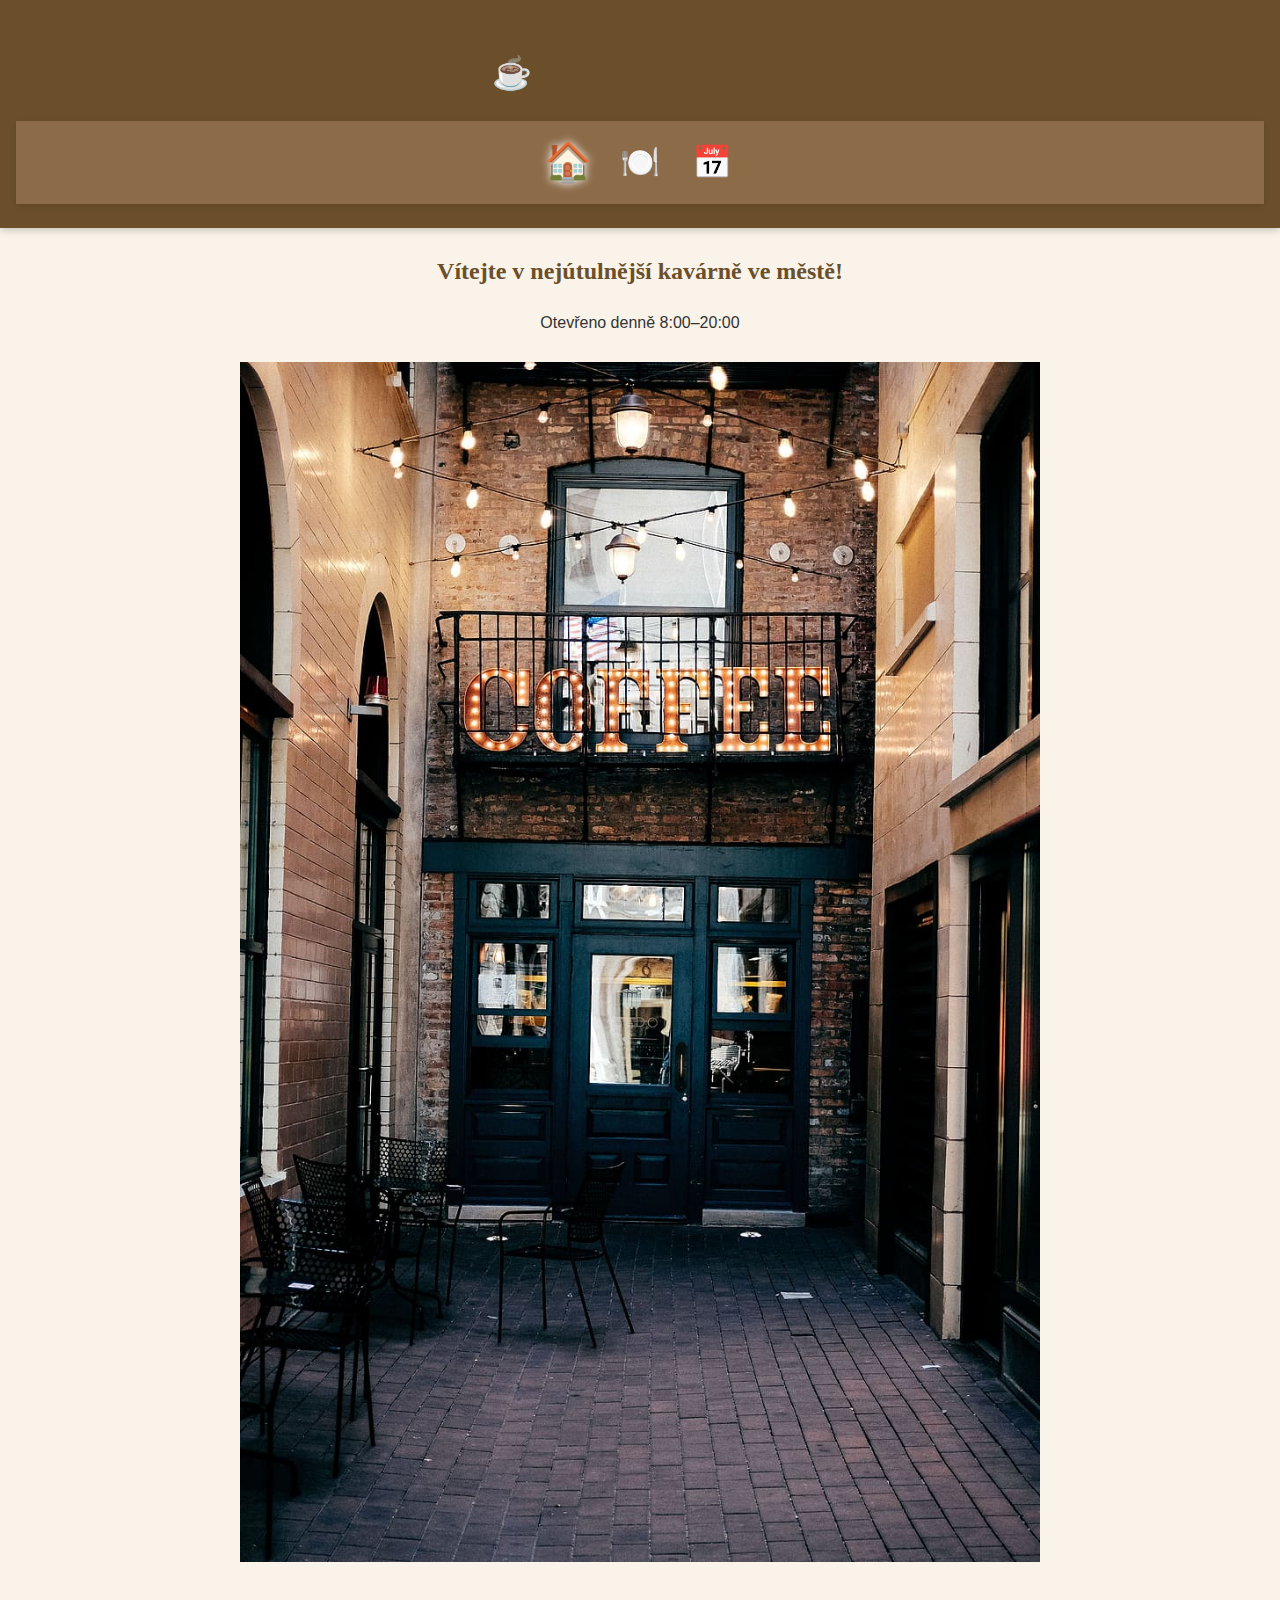
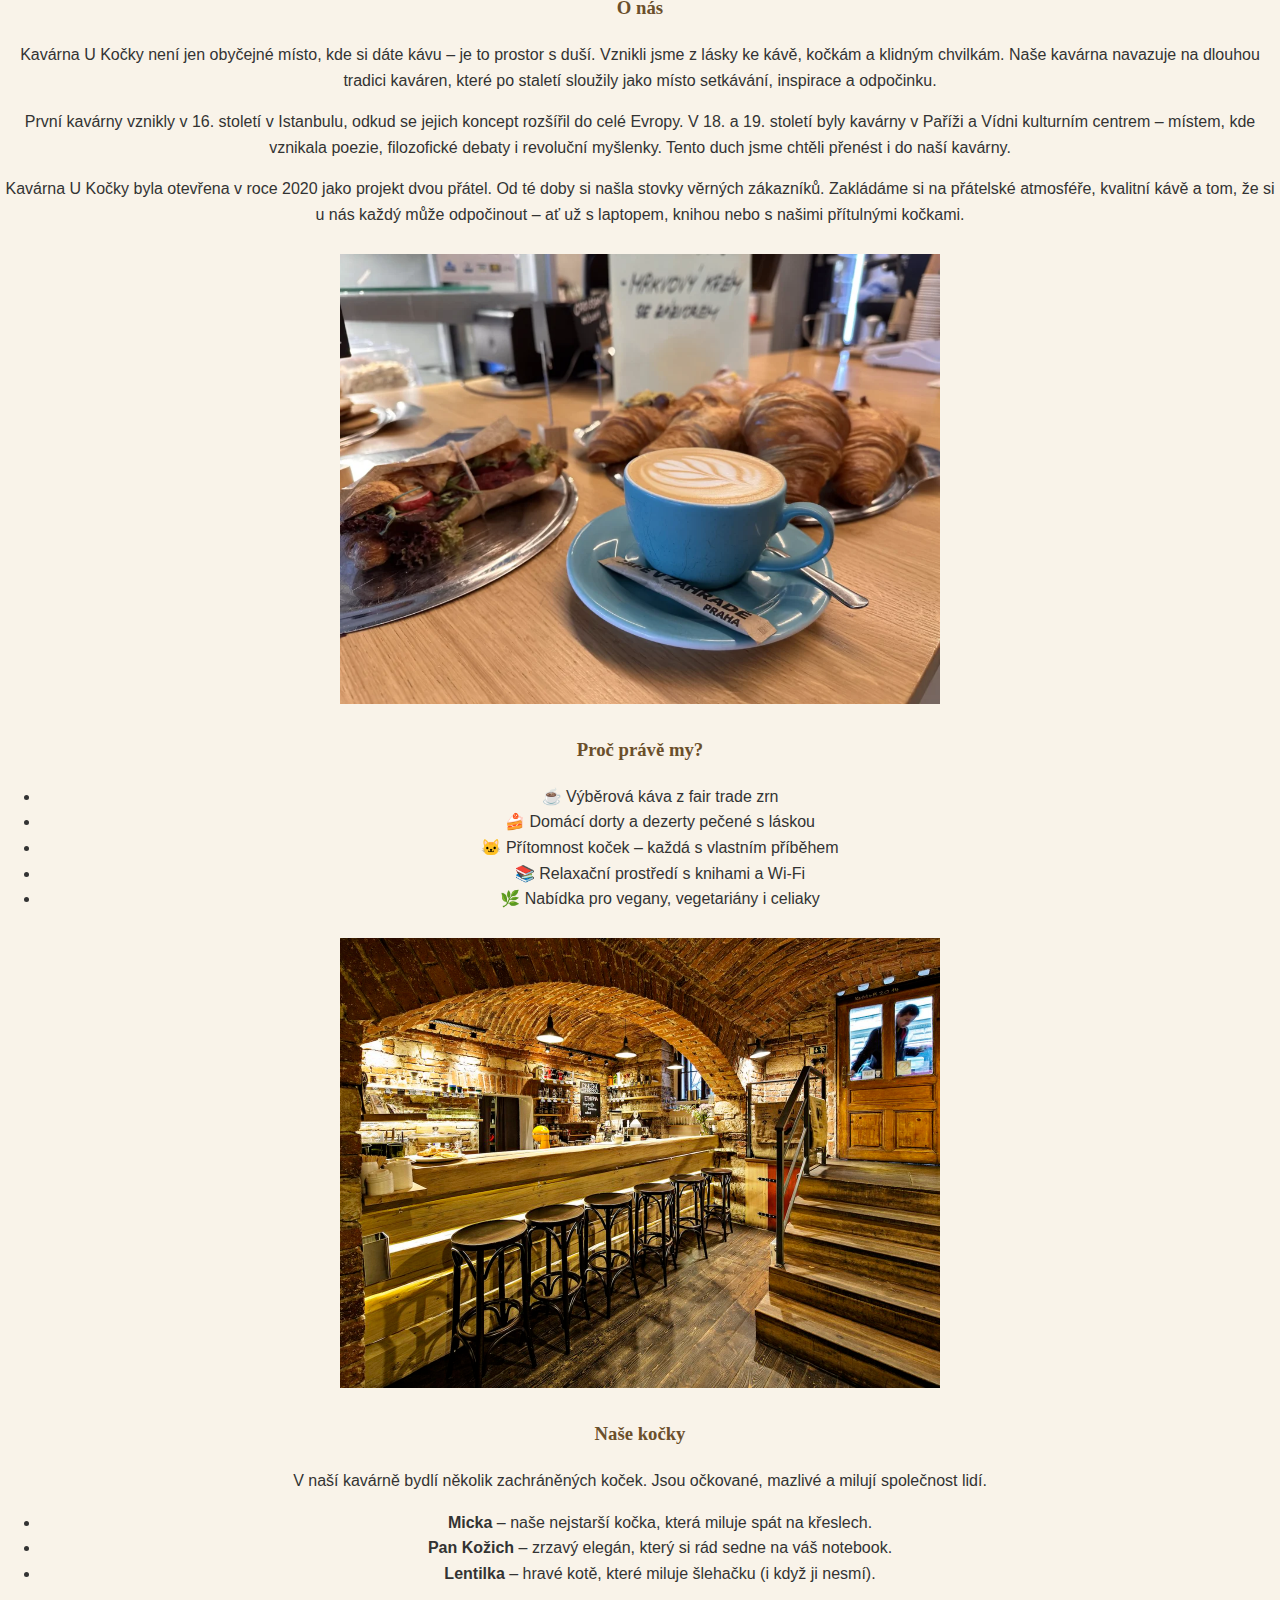
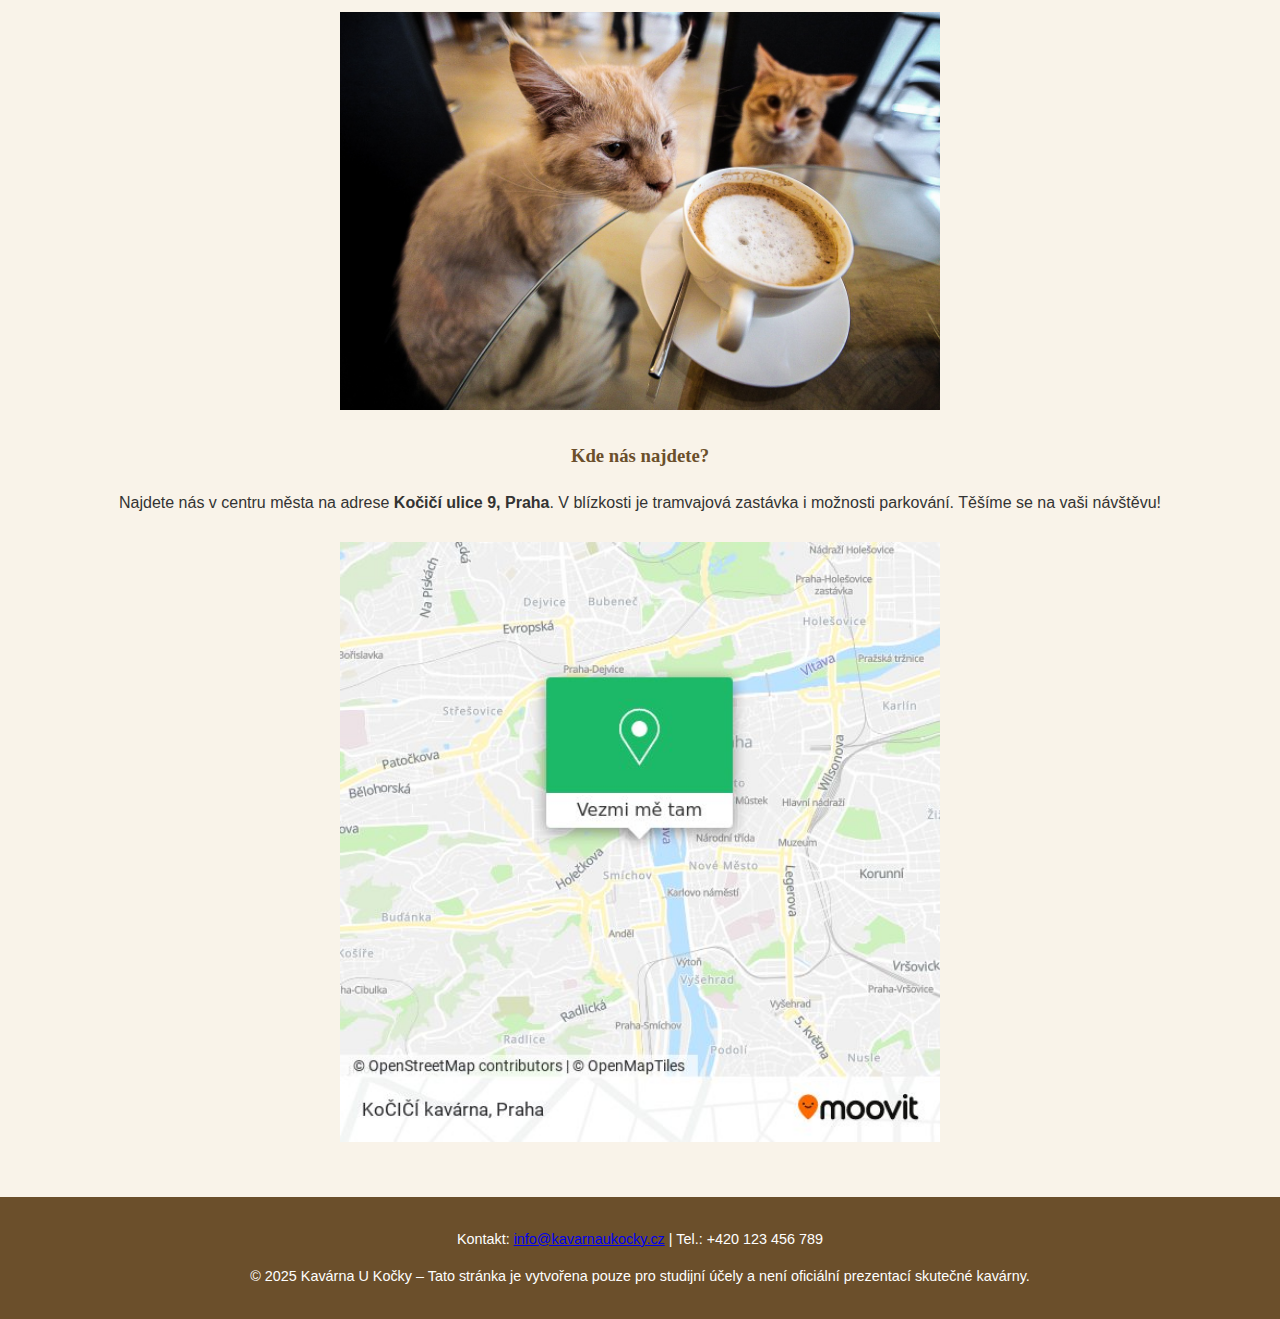
==== index.html @ b4979a7e "html" ====
<!DOCTYPE html>
<html lang="cs">
<head>
    <meta charset="UTF-8">
    <meta name="viewport" content="width=device-width, initial-scale=1.0">
    <title>Kavárna U Kočky</title>
    <link rel="stylesheet" href="style.css">
</head>
<body>
    <header>
        <h1>☕ Kavárna U Kočky</h1>
        <nav class="icon-nav">
            <a href="index.html" class="active">🏠</a>
            <a href="menu.html">🍽️</a>
            <a href="reservation.html">📅</a>
        </nav>
    </header>

    <main>
        <section class="hero">
            <h2>Vítejte v nejútulnější kavárně ve městě!</h2>
            <p>Otevřeno denně 8:00–20:00</p>
            <img src="img/vnejsi.jpg" alt="Vnější pohled na kavárnu" style="width: 100%; max-width: 800px; height: auto; margin-top: 10px;">
        </section>

        <section class="about">
            <h3>O nás</h3>
            <p>
                Kavárna U Kočky není jen obyčejné místo, kde si dáte kávu – je to prostor s duší. Vznikli jsme z lásky ke kávě, kočkám a klidným chvilkám. Naše kavárna navazuje na dlouhou tradici kaváren, které po staletí sloužily jako místo setkávání, inspirace a odpočinku.
            </p>
            <p>
                První kavárny vznikly v 16. století v Istanbulu, odkud se jejich koncept rozšířil do celé Evropy. V 18. a 19. století byly kavárny v Paříži a Vídni kulturním centrem – místem, kde vznikala poezie, filozofické debaty i revoluční myšlenky. Tento duch jsme chtěli přenést i do naší kavárny.
            </p>
            <p>
                Kavárna U Kočky byla otevřena v roce 2020 jako projekt dvou přátel. Od té doby si našla stovky věrných zákazníků. Zakládáme si na přátelské atmosféře, kvalitní kávě a tom, že si u nás každý může odpočinout – ať už s laptopem, knihou nebo s našimi přítulnými kočkami.
            </p>
            <img src="img/uvnitr.webp" alt="Kočka v kavárně" style="width: 100%; max-width: 600px; height: auto; margin-top: 10px;">
        </section>

        <section class="why-us">
            <h3>Proč právě my?</h3>
            <ul>
                <li>☕ Výběrová káva z fair trade zrn</li>
                <li>🍰 Domácí dorty a dezerty pečené s láskou</li>
                <li>🐱 Přítomnost koček – každá s vlastním příběhem</li>
                <li>📚 Relaxační prostředí s knihami a Wi-Fi</li>
                <li>🌿 Nabídka pro vegany, vegetariány i celiaky</li>
            </ul>
            <img src="img/atmosfera.jpeg" alt="Útulná atmosféra kavárny" style="width: 100%; max-width: 600px; height: auto; margin-top: 10px;">
        </section>

        <section class="cats">
            <h3>Naše kočky</h3>
            <p>V naší kavárně bydlí několik zachráněných koček. Jsou očkované, mazlivé a milují společnost lidí.</p>
            <ul>
                <li><strong>Micka</strong> – naše nejstarší kočka, která miluje spát na křeslech.</li>
                <li><strong>Pan Kožich</strong> – zrzavý elegán, který si rád sedne na váš notebook.</li>
                <li><strong>Lentilka</strong> – hravé kotě, které miluje šlehačku (i když ji nesmí).</li>
            </ul>
            <img src="img/kocka.jpg" alt="Kočky v kavárně" style="width: 100%; max-width: 600px; height: auto; margin-top: 10px;">
        </section>

        <section class="location">
            <h3>Kde nás najdete?</h3>
            <p>
                Najdete nás v centru města na adrese <strong>Kočičí ulice 9, Praha</strong>. V blízkosti je tramvajová zastávka i možnosti parkování. Těšíme se na vaši návštěvu!
            </p>
            <img src="img/mapa.jpg" alt="Mapa kavárny" style="width: 100%; max-width: 600px; height: auto; margin-top: 10px;">
        </section>
    </main>

    <footer>
        <p>Kontakt: <a href="mailto:info@kavarnaukocky.cz">info@kavarnaukocky.cz</a> | Tel.: +420 123 456 789</p>
        <p>© 2025 Kavárna U Kočky – Tato stránka je vytvořena pouze pro studijní účely a není oficiální prezentací skutečné kavárny.</p>
    </footer>
    
</body>
</html>
---- style.css ----
/* Základní reset */
body {
    font-family: Arial, sans-serif;
    margin: 0;
    padding: 0;
    background-color: #f9f3e9;
    color: #333;
    line-height: 1.6;
    text-align: center;
}

/* Hlavička */
header {
    background-color: #6b4f2b;
    color: white;
    padding: 1.5rem 1rem;
    text-align: center;
    box-shadow: 0 2px 8px rgba(0, 0, 0, 0.2);
}

/* Navigace pomocí ikon */
.icon-nav {
    display: flex;
    justify-content: center;
    gap: 2rem;
    padding: 1rem;
    background-color: #8c6b48;
    box-shadow: 0 2px 6px rgba(0, 0, 0, 0.1);
}

.icon-nav a {
    color: white;
    font-size: 2rem;
    text-decoration: none;
    transition: transform 0.2s ease, text-shadow 0.2s ease;
}

.icon-nav a:hover {
    transform: scale(1.1);
    text-shadow: 0 0 6px rgba(255, 255, 255, 0.5);
}

.icon-nav a.active {
    transform: scale(1.2);
    text-shadow: 0 0 8px white;
}

/* Formulář */
form {
    max-width: 500px;
    margin: 2rem auto;
    padding: 2rem;
    background-color: #fff;
    border: 1px solid #ddd;
    border-radius: 10px;
    box-shadow: 0 4px 12px rgba(0, 0, 0, 0.05);
    text-align: left;
}

form label {
    font-weight: bold;
    margin-bottom: 0.5rem;
}

form input,
form textarea,
form button {
    display: block;
    width: 100%;
    padding: 0.7rem;
    border: 1px solid #ccc;
    border-radius: 6px;
    font-size: 1rem;
    box-sizing: border-box;
    margin-bottom: 1rem;
}

form input:focus,
form textarea:focus {
    border-color: #8c6b48;
    outline: none;
    box-shadow: 0 0 5px rgba(140, 107, 72, 0.3);
}

form button {
    background-color: #6b4f2b;
    color: white;
    font-weight: bold;
    cursor: pointer;
    border: none;
    transition: background-color 0.3s ease;
}

form button:hover {
    background-color: #8c6b48;
}

/* Sekce – např. info, kontakty */
.reservation-intro,
.contact-info {
    max-width: 600px;
    margin: 2rem auto;
    padding: 1rem 2rem;
    background-color: #fffdf8;
    border-left: 5px solid #8c6b48;
    border-radius: 6px;
    text-align: center;
    box-shadow: 0 2px 6px rgba(0, 0, 0, 0.05);
}

.contact-info p {
    margin: 0.5rem 0;
}

/* Obrázky v menu */
.menu-image {
    width: 100%;
    max-width: 500px;
    height: 300px;
    object-fit: cover;
    margin: 1.5rem auto;
    border-radius: 10px;
    box-shadow: 0 4px 12px rgba(0, 0, 0, 0.1);
}

/* Seznamy v menu */
.menu-category ul {
    list-style: none;
    padding: 0;
    margin: 1rem auto;
    max-width: 600px;
    text-align: left;
}

.menu-category li {
    background-color: #fff;
    margin: 0.5rem 0;
    padding: 1rem;
    border-radius: 6px;
    box-shadow: 0 2px 8px rgba(0, 0, 0, 0.05);
}

/* Nadpisy */
h1, h2, h3 {
    font-family: 'Georgia', serif;
    margin-top: 1.5rem;
    color: #6b4f2b;
}

/* Footer */
footer {
    text-align: center;
    padding: 1rem;
    background-color: #6b4f2b;
    color: white;
    margin-top: 3rem;
    font-size: 0.9rem;
}
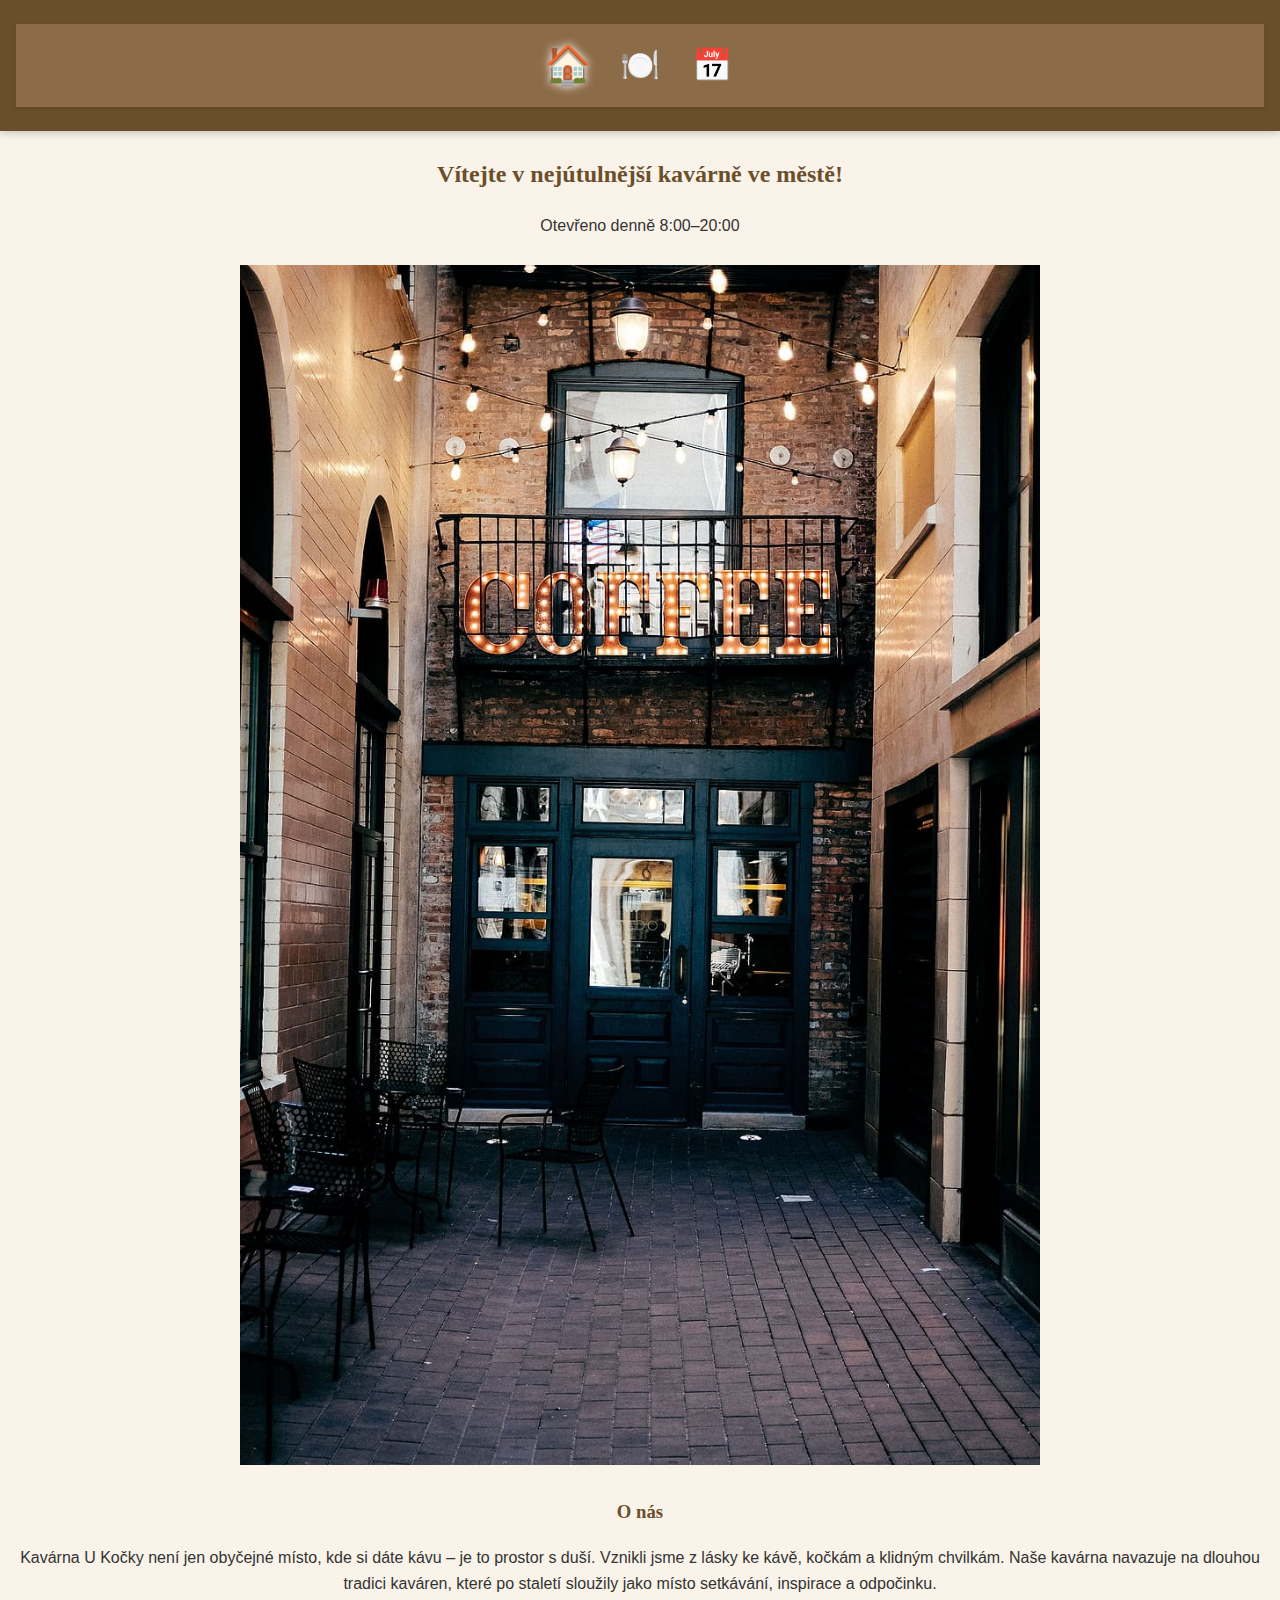
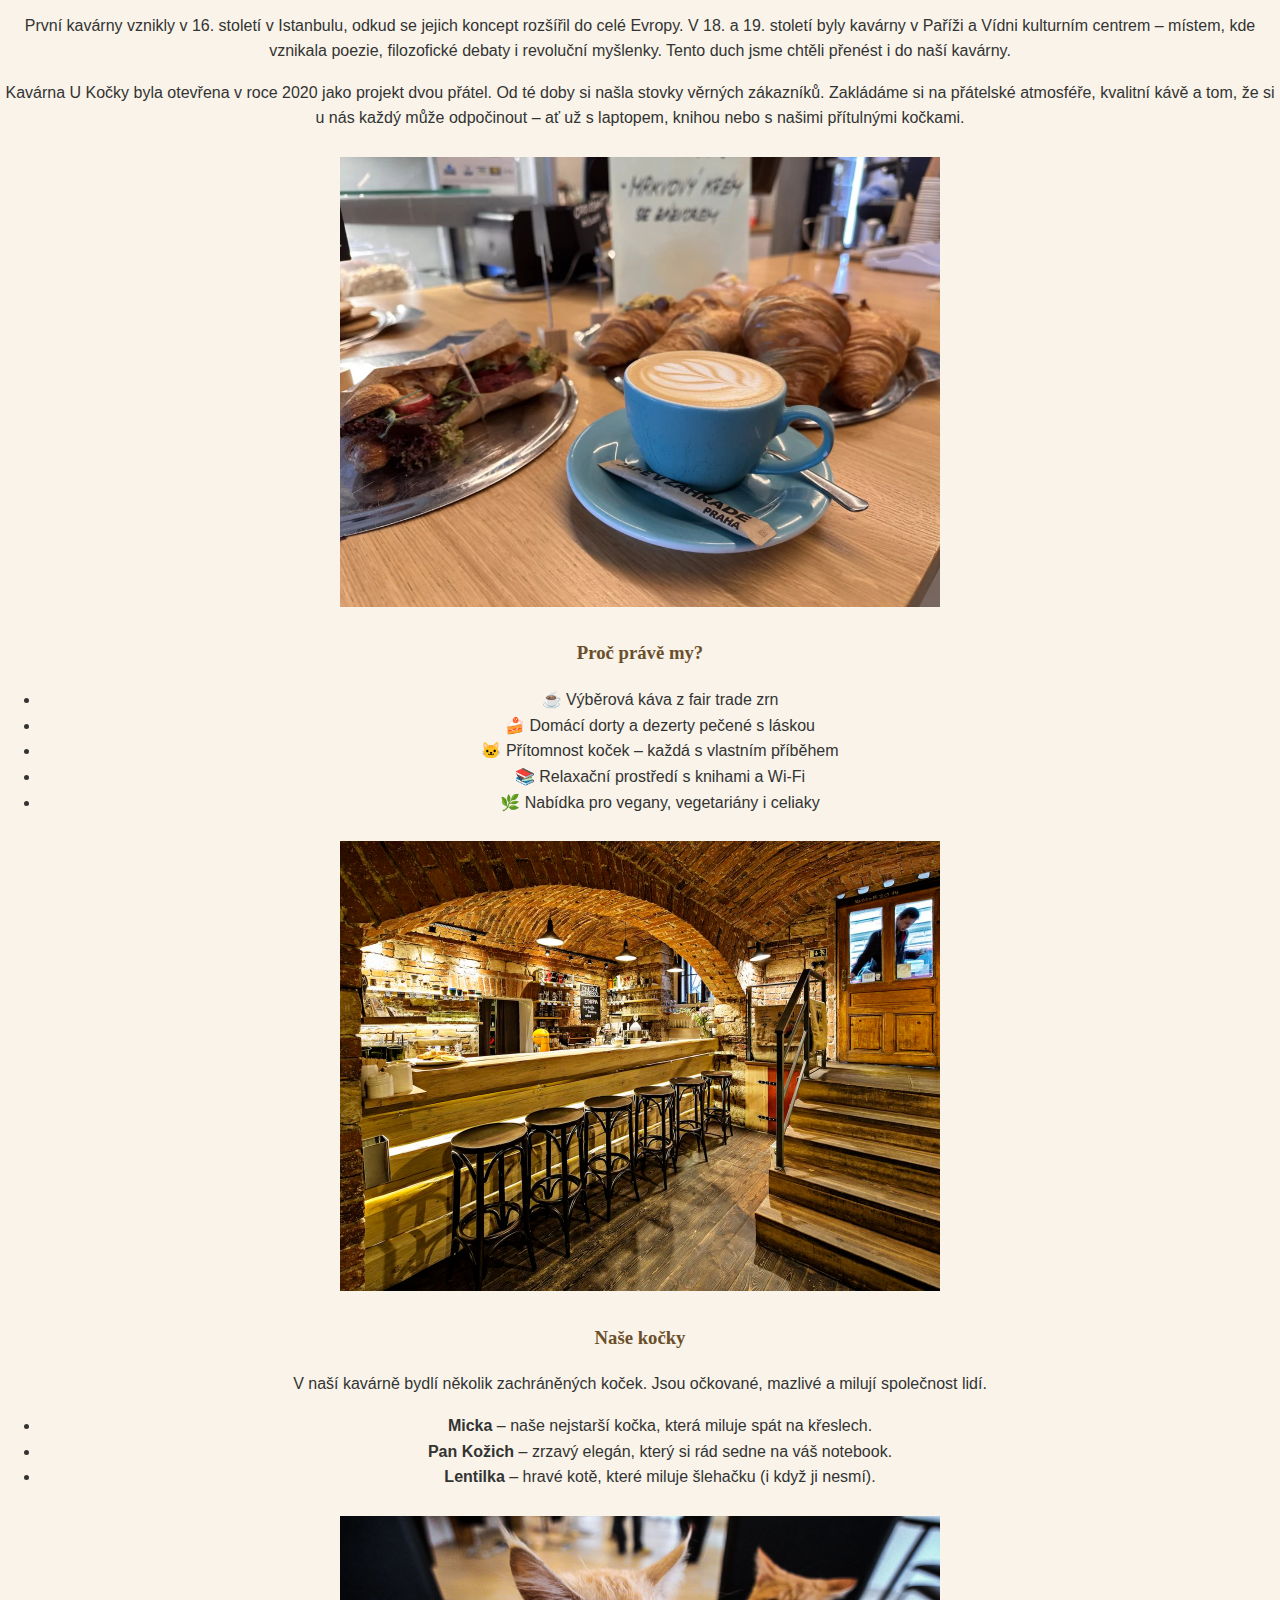
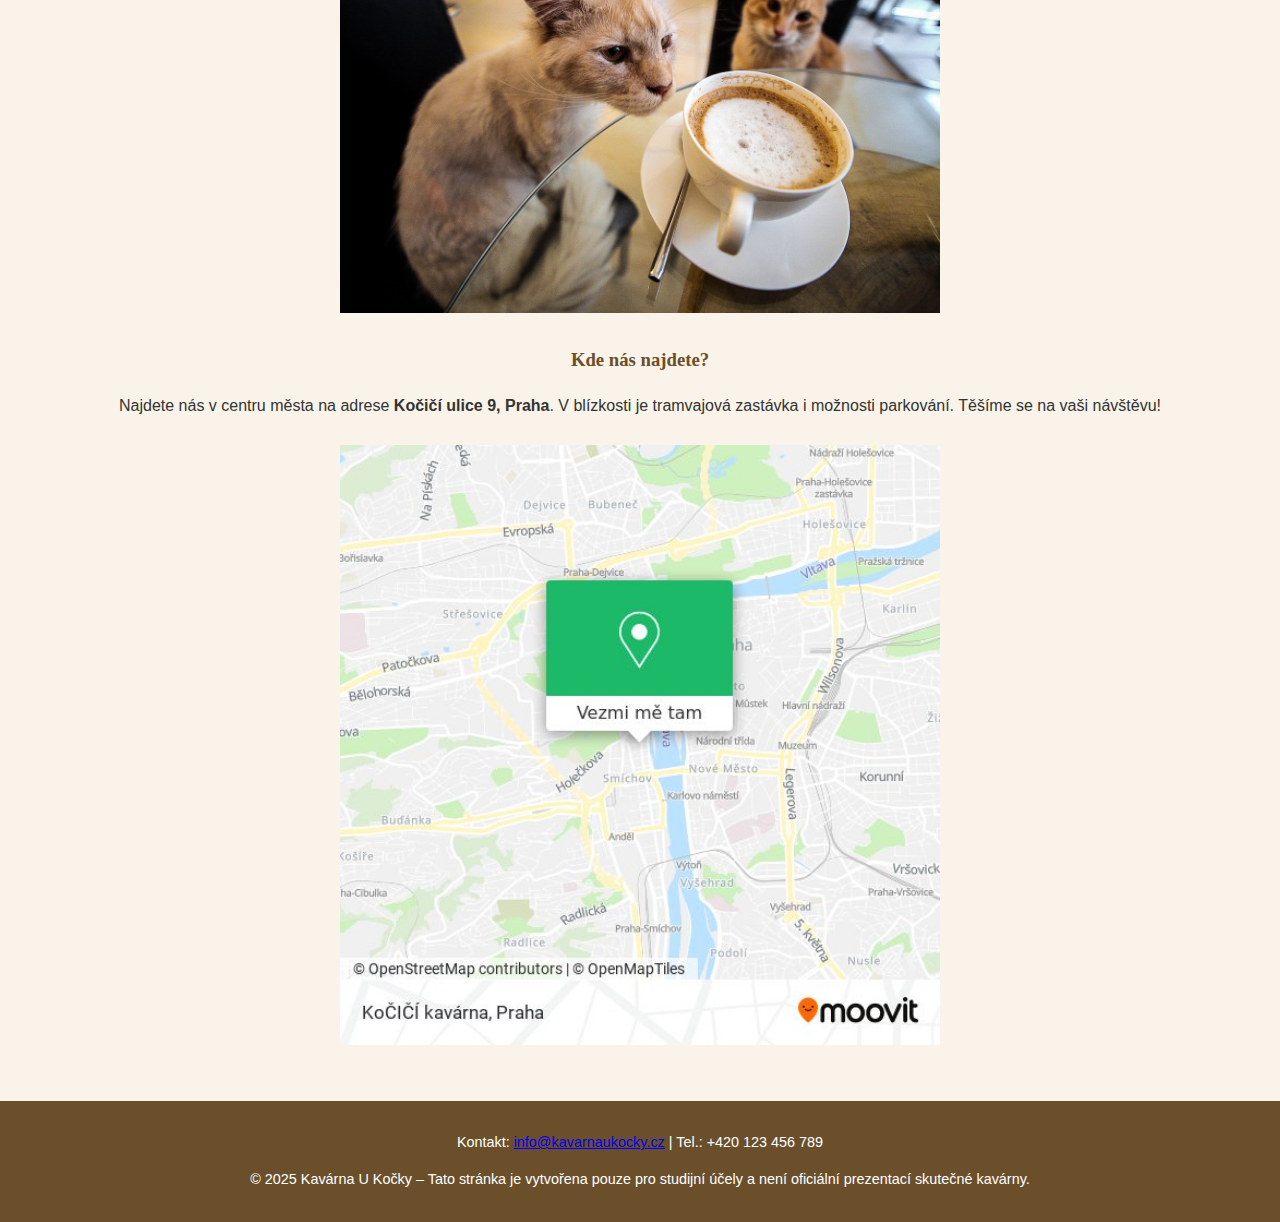
==== commit 6efd520a: "gone" ====
--- a/index.html
+++ b/index.html
@@ -8,7 +8,7 @@
 </head>
 <body>
     <header>
-        <h1>☕ Kavárna U Kočky</h1>
+    
         <nav class="icon-nav">
             <a href="index.html" class="active">🏠</a>
             <a href="menu.html">🍽️</a>
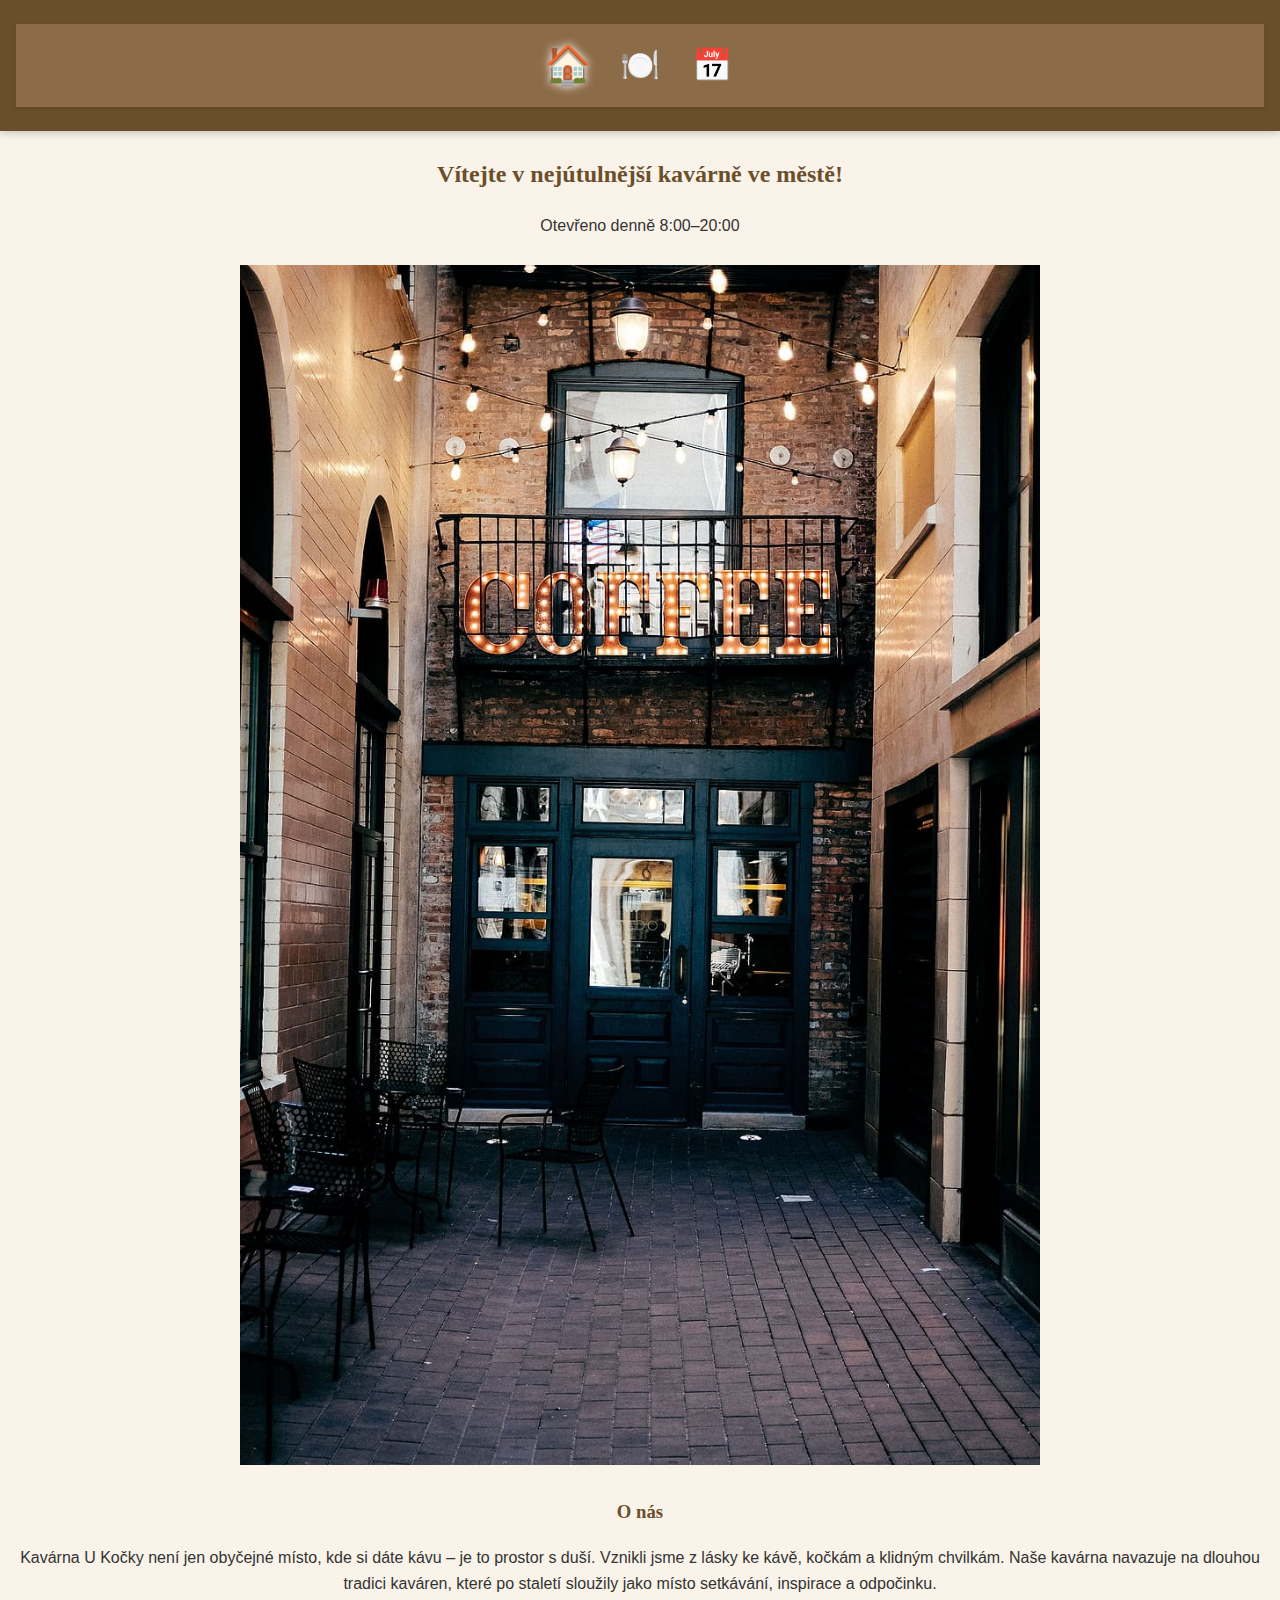
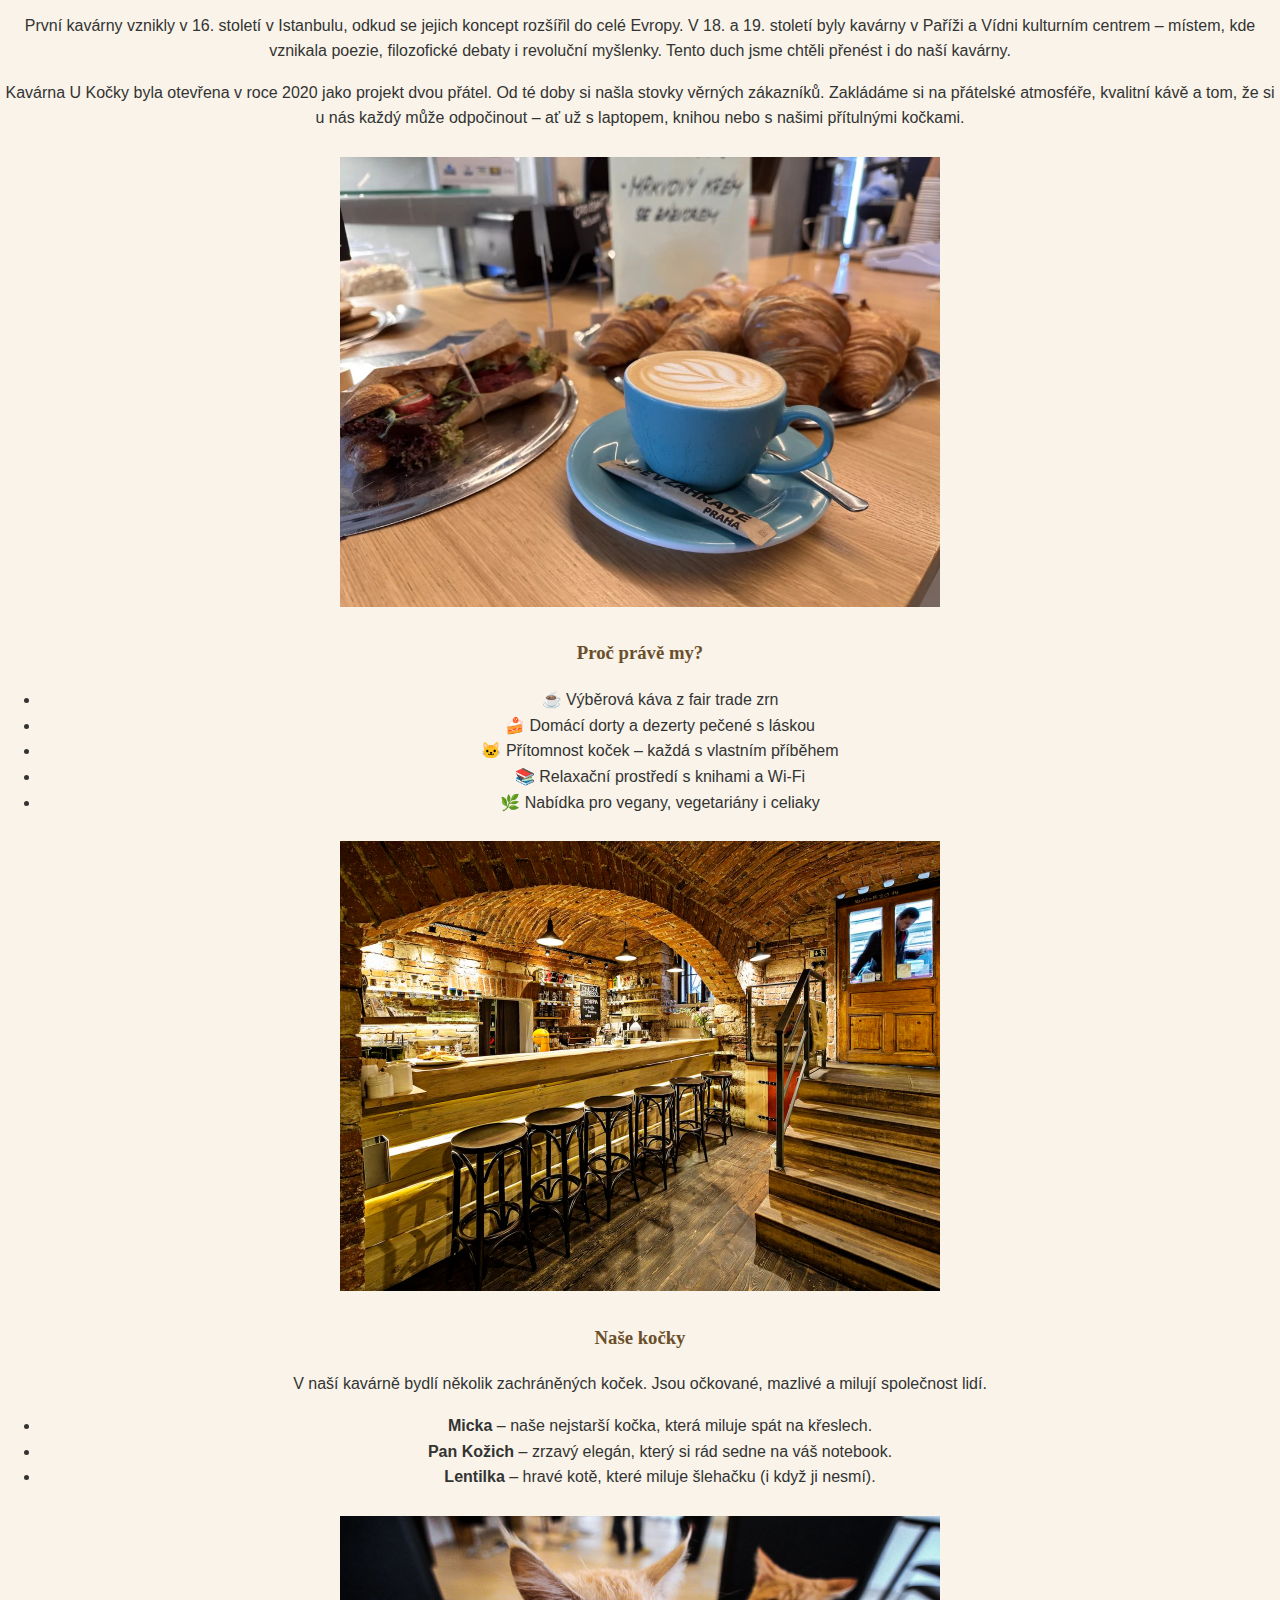
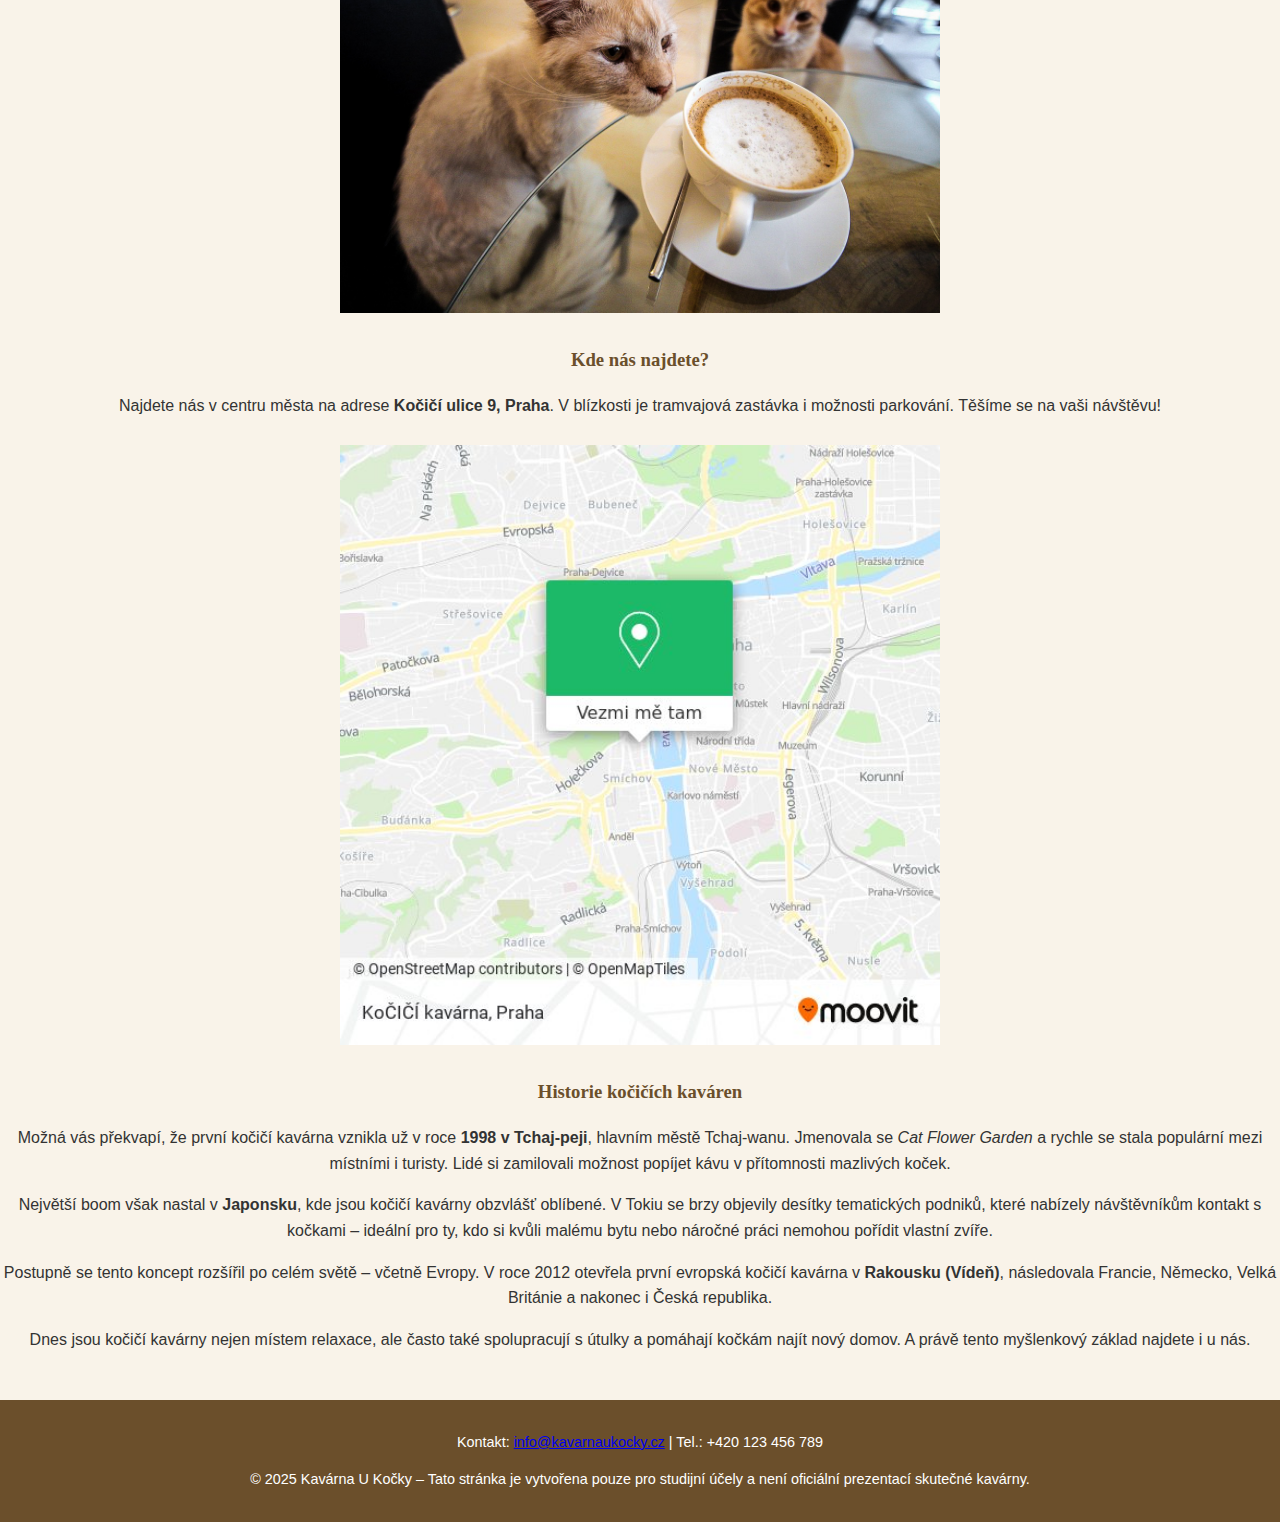
==== commit a485c7da: "index" ====
--- a/index.html
+++ b/index.html
@@ -8,7 +8,6 @@
 </head>
 <body>
     <header>
-    
         <nav class="icon-nav">
             <a href="index.html" class="active">🏠</a>
             <a href="menu.html">🍽️</a>
@@ -67,12 +66,27 @@
             </p>
             <img src="img/mapa.jpg" alt="Mapa kavárny" style="width: 100%; max-width: 600px; height: auto; margin-top: 10px;">
         </section>
+
+        <section class="cat-cafe-history">
+            <h3>Historie kočičích kaváren</h3>
+            <p>
+                Možná vás překvapí, že první kočičí kavárna vznikla už v roce <strong>1998 v Tchaj-peji</strong>, hlavním městě Tchaj-wanu. Jmenovala se <em>Cat Flower Garden</em> a rychle se stala populární mezi místními i turisty. Lidé si zamilovali možnost popíjet kávu v přítomnosti mazlivých koček.
+            </p>
+            <p>
+                Největší boom však nastal v <strong>Japonsku</strong>, kde jsou kočičí kavárny obzvlášť oblíbené. V Tokiu se brzy objevily desítky tematických podniků, které nabízely návštěvníkům kontakt s kočkami – ideální pro ty, kdo si kvůli malému bytu nebo náročné práci nemohou pořídit vlastní zvíře.
+            </p>
+            <p>
+                Postupně se tento koncept rozšířil po celém světě – včetně Evropy. V roce 2012 otevřela první evropská kočičí kavárna v <strong>Rakousku (Vídeň)</strong>, následovala Francie, Německo, Velká Británie a nakonec i Česká republika.
+            </p>
+            <p>
+                Dnes jsou kočičí kavárny nejen místem relaxace, ale často také spolupracují s útulky a pomáhají kočkám najít nový domov. A právě tento myšlenkový základ najdete i u nás.
+            </p>
+        </section>
     </main>
 
     <footer>
         <p>Kontakt: <a href="mailto:info@kavarnaukocky.cz">info@kavarnaukocky.cz</a> | Tel.: +420 123 456 789</p>
         <p>© 2025 Kavárna U Kočky – Tato stránka je vytvořena pouze pro studijní účely a není oficiální prezentací skutečné kavárny.</p>
     </footer>
-    
 </body>
 </html>
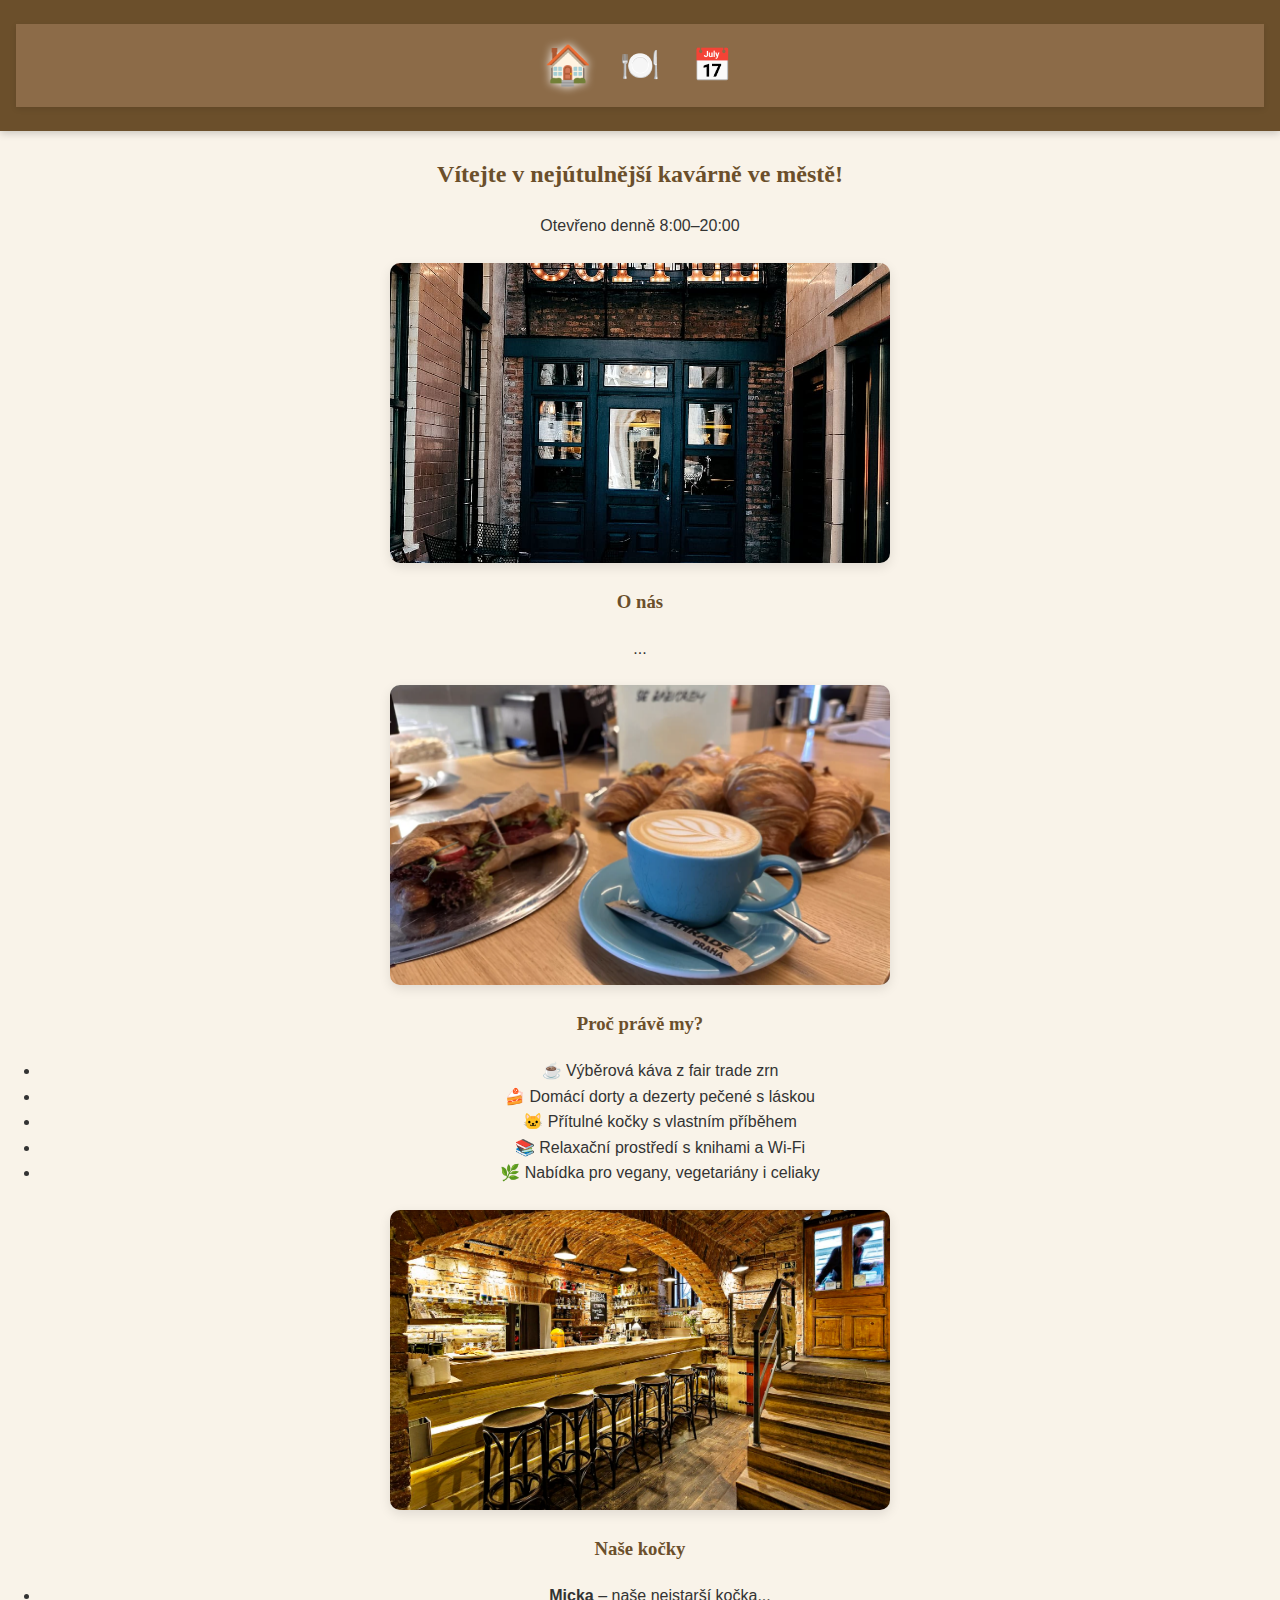
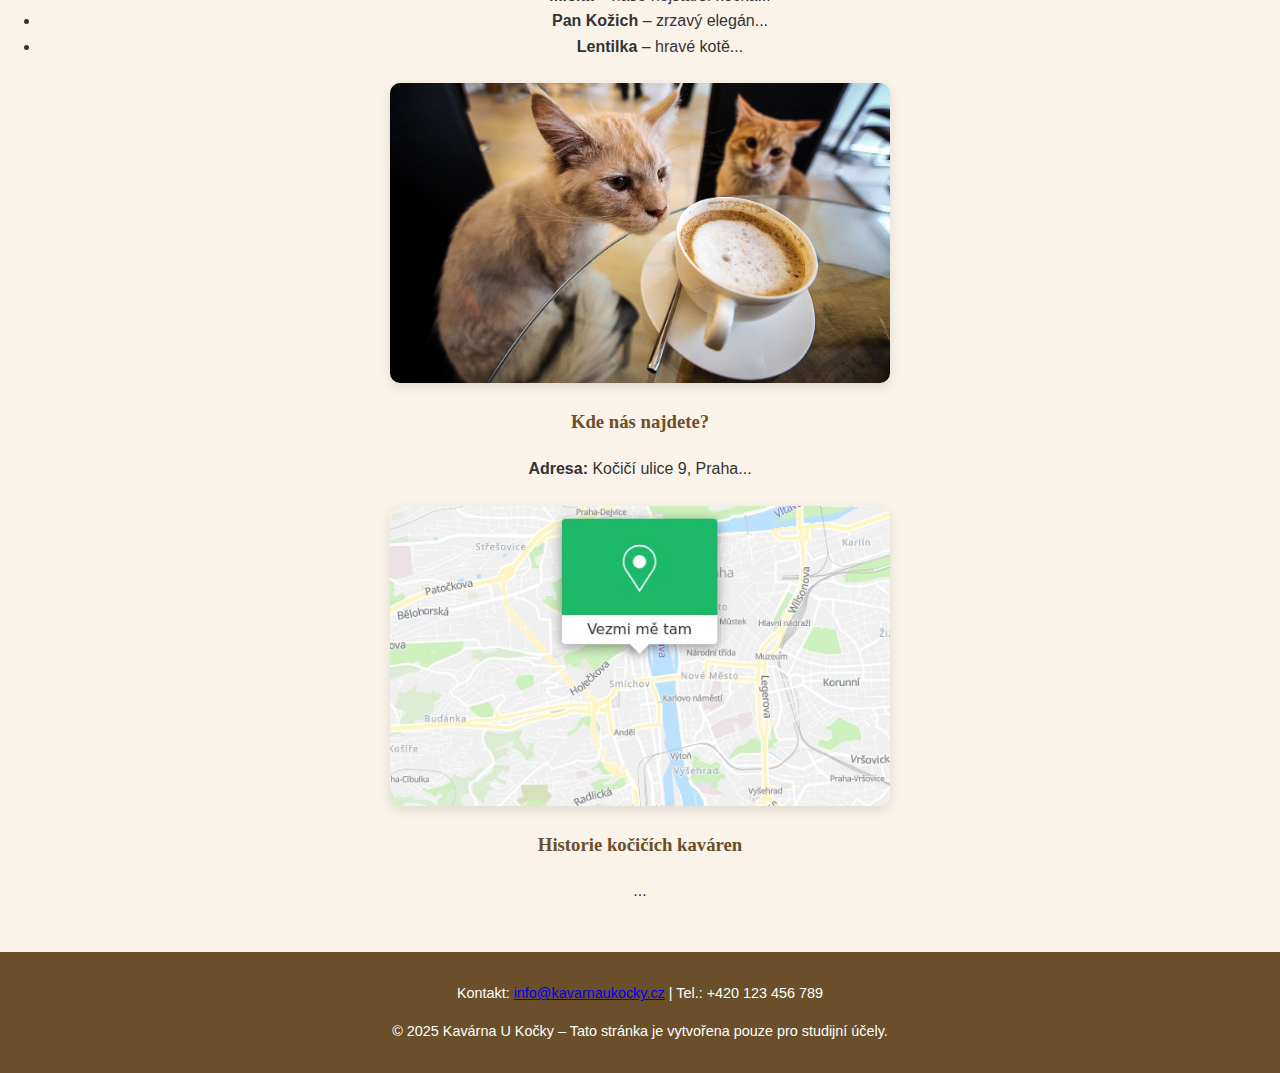
==== commit b94cf1dc: "index" ====
--- a/index.html
+++ b/index.html
@@ -1,3 +1,4 @@
+<!-- index.html -->
 <!DOCTYPE html>
 <html lang="cs">
 <head>
@@ -9,9 +10,9 @@
 <body>
     <header>
         <nav class="icon-nav">
-            <a href="index.html" class="active">🏠</a>
-            <a href="menu.html">🍽️</a>
-            <a href="reservation.html">📅</a>
+            <a href="index.html" class="active" aria-label="Domů">🏠</a>
+            <a href="menu.html" aria-label="Menu">🍽️</a>
+            <a href="reservation.html" aria-label="Rezervace">📅</a>
         </nav>
     </header>
 
@@ -19,21 +20,13 @@
         <section class="hero">
             <h2>Vítejte v nejútulnější kavárně ve městě!</h2>
             <p>Otevřeno denně 8:00–20:00</p>
-            <img src="img/vnejsi.jpg" alt="Vnější pohled na kavárnu" style="width: 100%; max-width: 800px; height: auto; margin-top: 10px;">
+            <img src="img/vnejsi.jpg" alt="Vnější pohled na kavárnu" class="menu-image">
         </section>
 
         <section class="about">
             <h3>O nás</h3>
-            <p>
-                Kavárna U Kočky není jen obyčejné místo, kde si dáte kávu – je to prostor s duší. Vznikli jsme z lásky ke kávě, kočkám a klidným chvilkám. Naše kavárna navazuje na dlouhou tradici kaváren, které po staletí sloužily jako místo setkávání, inspirace a odpočinku.
-            </p>
-            <p>
-                První kavárny vznikly v 16. století v Istanbulu, odkud se jejich koncept rozšířil do celé Evropy. V 18. a 19. století byly kavárny v Paříži a Vídni kulturním centrem – místem, kde vznikala poezie, filozofické debaty i revoluční myšlenky. Tento duch jsme chtěli přenést i do naší kavárny.
-            </p>
-            <p>
-                Kavárna U Kočky byla otevřena v roce 2020 jako projekt dvou přátel. Od té doby si našla stovky věrných zákazníků. Zakládáme si na přátelské atmosféře, kvalitní kávě a tom, že si u nás každý může odpočinout – ať už s laptopem, knihou nebo s našimi přítulnými kočkami.
-            </p>
-            <img src="img/uvnitr.webp" alt="Kočka v kavárně" style="width: 100%; max-width: 600px; height: auto; margin-top: 10px;">
+            <p>...</p>
+            <img src="img/uvnitr.webp" alt="Kočka v kavárně" class="menu-image">
         </section>
 
         <section class="why-us">
@@ -41,52 +34,38 @@
             <ul>
                 <li>☕ Výběrová káva z fair trade zrn</li>
                 <li>🍰 Domácí dorty a dezerty pečené s láskou</li>
-                <li>🐱 Přítomnost koček – každá s vlastním příběhem</li>
+                <li>🐱 Přítulné kočky s vlastním příběhem</li>
                 <li>📚 Relaxační prostředí s knihami a Wi-Fi</li>
                 <li>🌿 Nabídka pro vegany, vegetariány i celiaky</li>
             </ul>
-            <img src="img/atmosfera.jpeg" alt="Útulná atmosféra kavárny" style="width: 100%; max-width: 600px; height: auto; margin-top: 10px;">
+            <img src="img/atmosfera.jpeg" alt="Útulná atmosféra kavárny" class="menu-image">
         </section>
 
         <section class="cats">
             <h3>Naše kočky</h3>
-            <p>V naší kavárně bydlí několik zachráněných koček. Jsou očkované, mazlivé a milují společnost lidí.</p>
             <ul>
-                <li><strong>Micka</strong> – naše nejstarší kočka, která miluje spát na křeslech.</li>
-                <li><strong>Pan Kožich</strong> – zrzavý elegán, který si rád sedne na váš notebook.</li>
-                <li><strong>Lentilka</strong> – hravé kotě, které miluje šlehačku (i když ji nesmí).</li>
+                <li><strong>Micka</strong> – naše nejstarší kočka...</li>
+                <li><strong>Pan Kožich</strong> – zrzavý elegán...</li>
+                <li><strong>Lentilka</strong> – hravé kotě...</li>
             </ul>
-            <img src="img/kocka.jpg" alt="Kočky v kavárně" style="width: 100%; max-width: 600px; height: auto; margin-top: 10px;">
+            <img src="img/kocka.jpg" alt="Kočky v kavárně" class="menu-image">
         </section>
 
         <section class="location">
             <h3>Kde nás najdete?</h3>
-            <p>
-                Najdete nás v centru města na adrese <strong>Kočičí ulice 9, Praha</strong>. V blízkosti je tramvajová zastávka i možnosti parkování. Těšíme se na vaši návštěvu!
-            </p>
-            <img src="img/mapa.jpg" alt="Mapa kavárny" style="width: 100%; max-width: 600px; height: auto; margin-top: 10px;">
+            <p><strong>Adresa:</strong> Kočičí ulice 9, Praha...</p>
+            <img src="img/mapa.jpg" alt="Mapa kavárny" class="menu-image">
         </section>
 
         <section class="cat-cafe-history">
             <h3>Historie kočičích kaváren</h3>
-            <p>
-                Možná vás překvapí, že první kočičí kavárna vznikla už v roce <strong>1998 v Tchaj-peji</strong>, hlavním městě Tchaj-wanu. Jmenovala se <em>Cat Flower Garden</em> a rychle se stala populární mezi místními i turisty. Lidé si zamilovali možnost popíjet kávu v přítomnosti mazlivých koček.
-            </p>
-            <p>
-                Největší boom však nastal v <strong>Japonsku</strong>, kde jsou kočičí kavárny obzvlášť oblíbené. V Tokiu se brzy objevily desítky tematických podniků, které nabízely návštěvníkům kontakt s kočkami – ideální pro ty, kdo si kvůli malému bytu nebo náročné práci nemohou pořídit vlastní zvíře.
-            </p>
-            <p>
-                Postupně se tento koncept rozšířil po celém světě – včetně Evropy. V roce 2012 otevřela první evropská kočičí kavárna v <strong>Rakousku (Vídeň)</strong>, následovala Francie, Německo, Velká Británie a nakonec i Česká republika.
-            </p>
-            <p>
-                Dnes jsou kočičí kavárny nejen místem relaxace, ale často také spolupracují s útulky a pomáhají kočkám najít nový domov. A právě tento myšlenkový základ najdete i u nás.
-            </p>
+            <p>...</p>
         </section>
     </main>
 
     <footer>
         <p>Kontakt: <a href="mailto:info@kavarnaukocky.cz">info@kavarnaukocky.cz</a> | Tel.: +420 123 456 789</p>
-        <p>© 2025 Kavárna U Kočky – Tato stránka je vytvořena pouze pro studijní účely a není oficiální prezentací skutečné kavárny.</p>
+        <p>© 2025 Kavárna U Kočky – Tato stránka je vytvořena pouze pro studijní účely.</p>
     </footer>
 </body>
 </html>
--- a/style.css
+++ b/style.css
@@ -1,3 +1,5 @@
+/* style.css */
+
 /* Základní reset */
 body {
     font-family: Arial, sans-serif;
@@ -118,6 +120,7 @@
     max-width: 500px;
     height: 300px;
     object-fit: cover;
+    display: block;
     margin: 1.5rem auto;
     border-radius: 10px;
     box-shadow: 0 4px 12px rgba(0, 0, 0, 0.1);
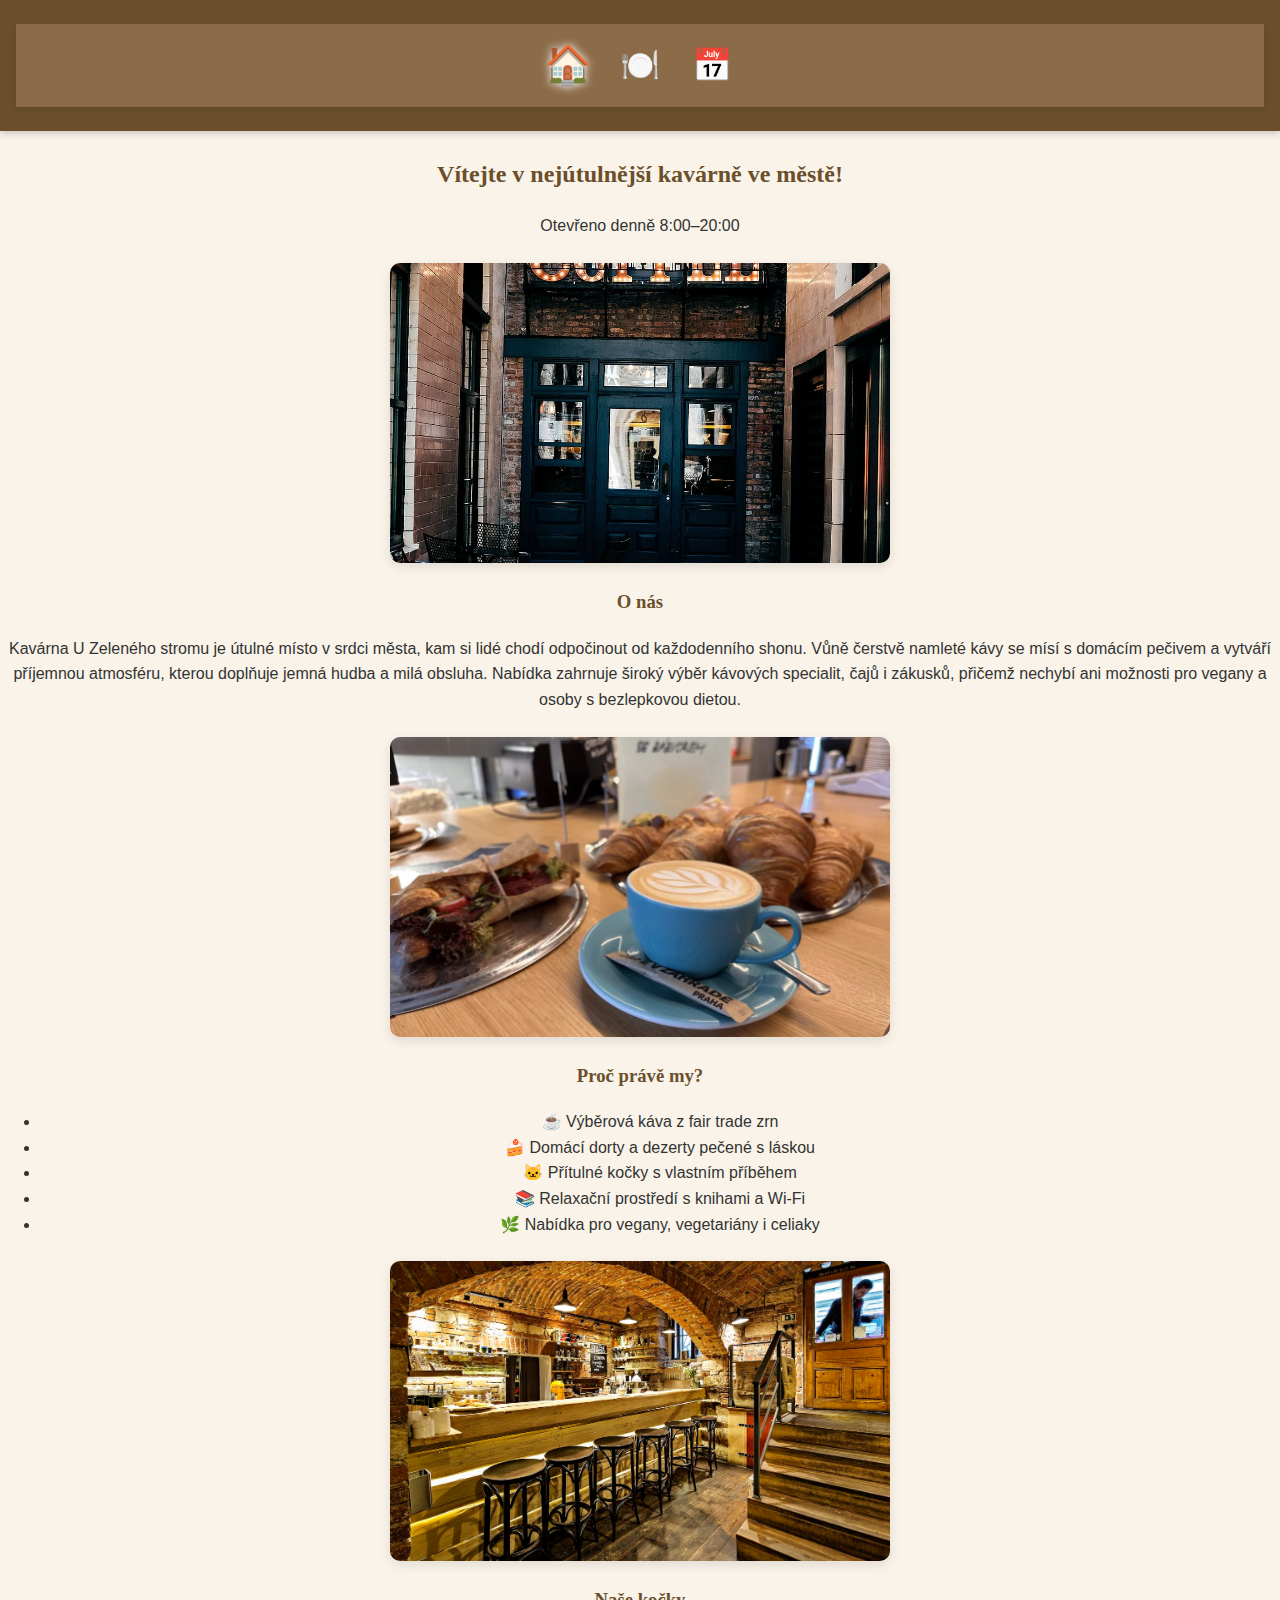
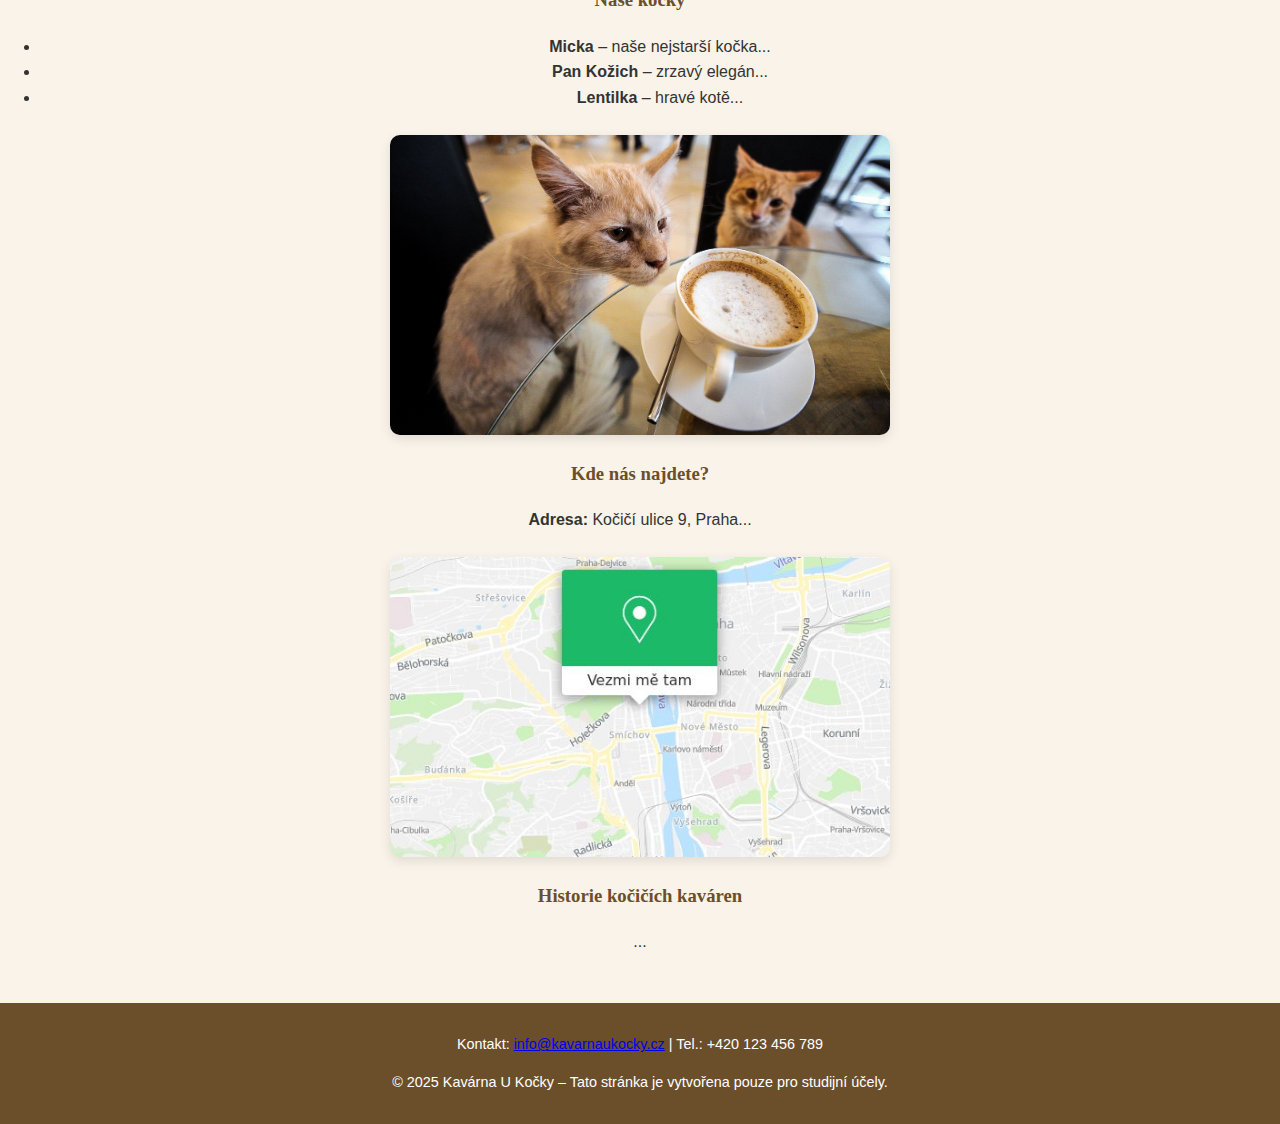
==== commit d5e146a6: "text" ====
--- a/index.html
+++ b/index.html
@@ -25,7 +25,11 @@
 
         <section class="about">
             <h3>O nás</h3>
-            <p>...</p>
+            <p>
+                Kavárna U Zeleného stromu je útulné místo v srdci města, kam si lidé chodí odpočinout od každodenního shonu. 
+                Vůně čerstvě namleté kávy se mísí s domácím pečivem a vytváří příjemnou atmosféru, kterou doplňuje jemná hudba a milá obsluha. 
+                Nabídka zahrnuje široký výběr kávových specialit, čajů i zákusků, přičemž nechybí ani možnosti pro vegany a osoby s bezlepkovou dietou.
+               </p>
             <img src="img/uvnitr.webp" alt="Kočka v kavárně" class="menu-image">
         </section>
 
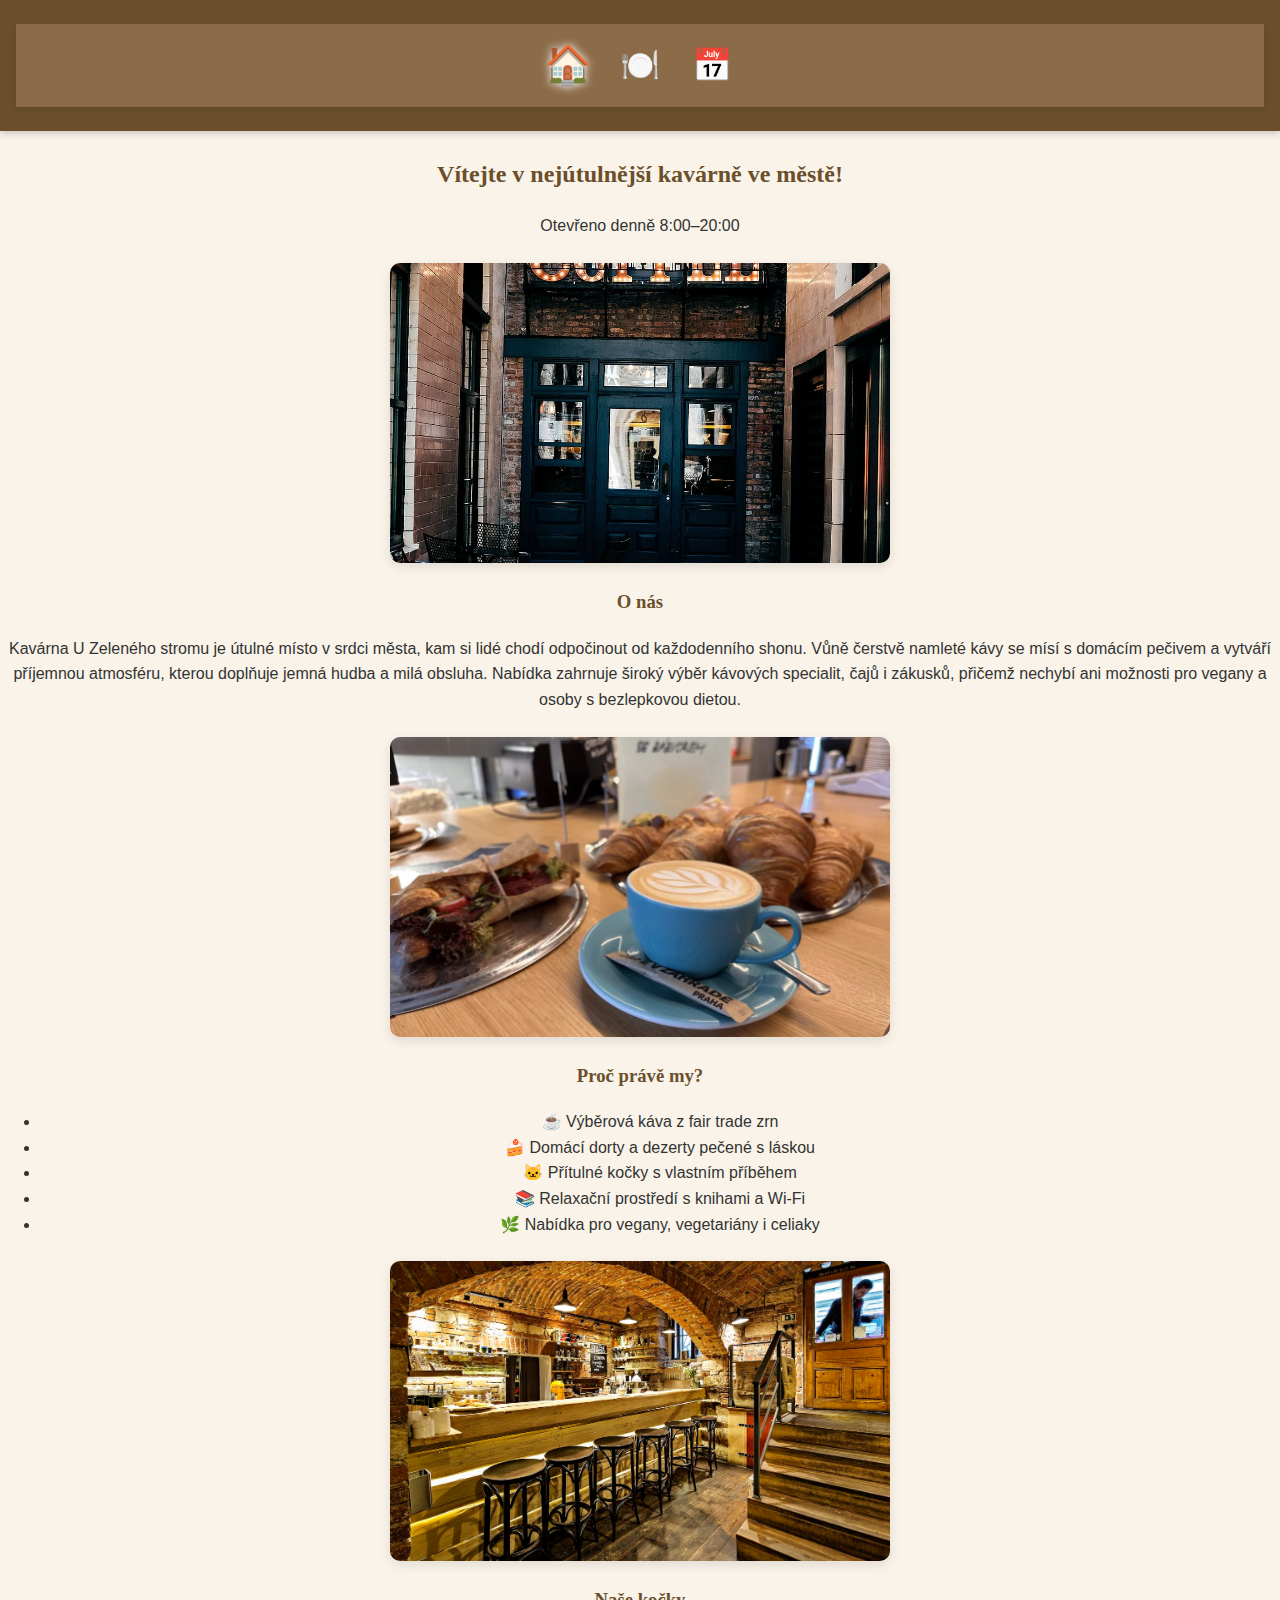
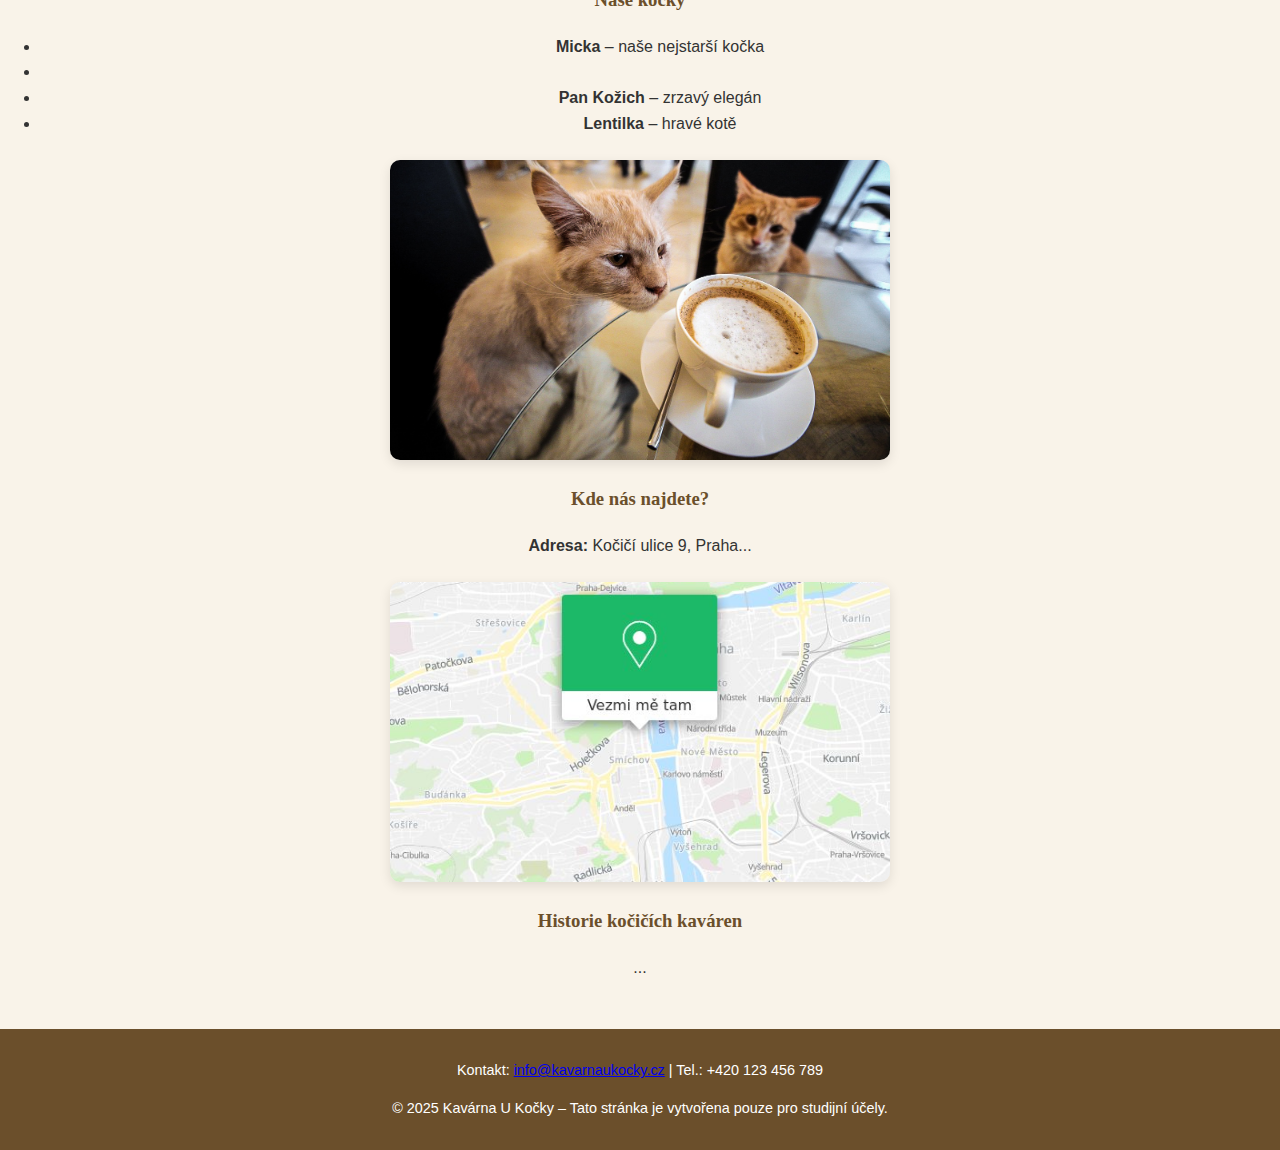
==== commit 9aac015a: "less" ====
--- a/index.html
+++ b/index.html
@@ -48,9 +48,9 @@
         <section class="cats">
             <h3>Naše kočky</h3>
             <ul>
-                <li><strong>Micka</strong> – naše nejstarší kočka...</li>
-                <li><strong>Pan Kožich</strong> – zrzavý elegán...</li>
-                <li><strong>Lentilka</strong> – hravé kotě...</li>
+                <li><strong>Micka</strong> – naše nejstarší kočka<li>
+                <li><strong>Pan Kožich</strong> – zrzavý elegán</li>
+                <li><strong>Lentilka</strong> – hravé kotě</li>
             </ul>
             <img src="img/kocka.jpg" alt="Kočky v kavárně" class="menu-image">
         </section>
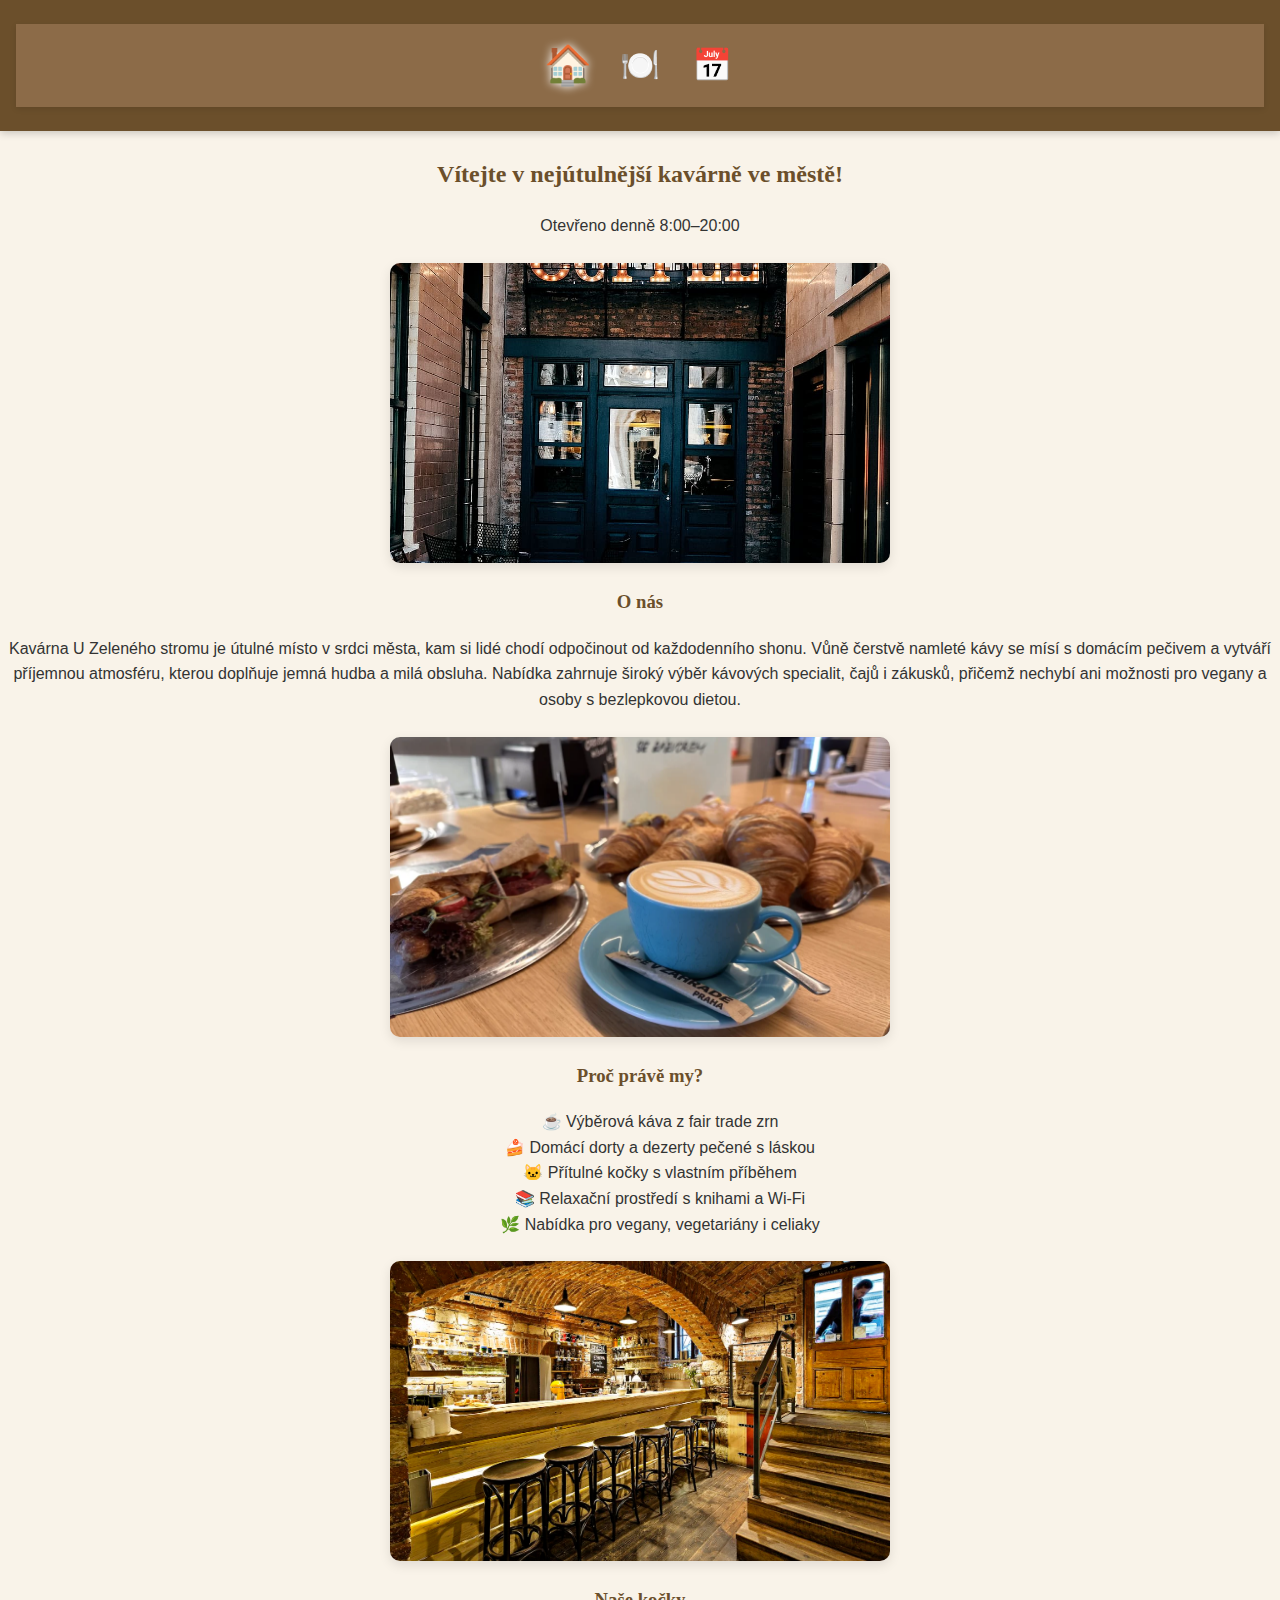
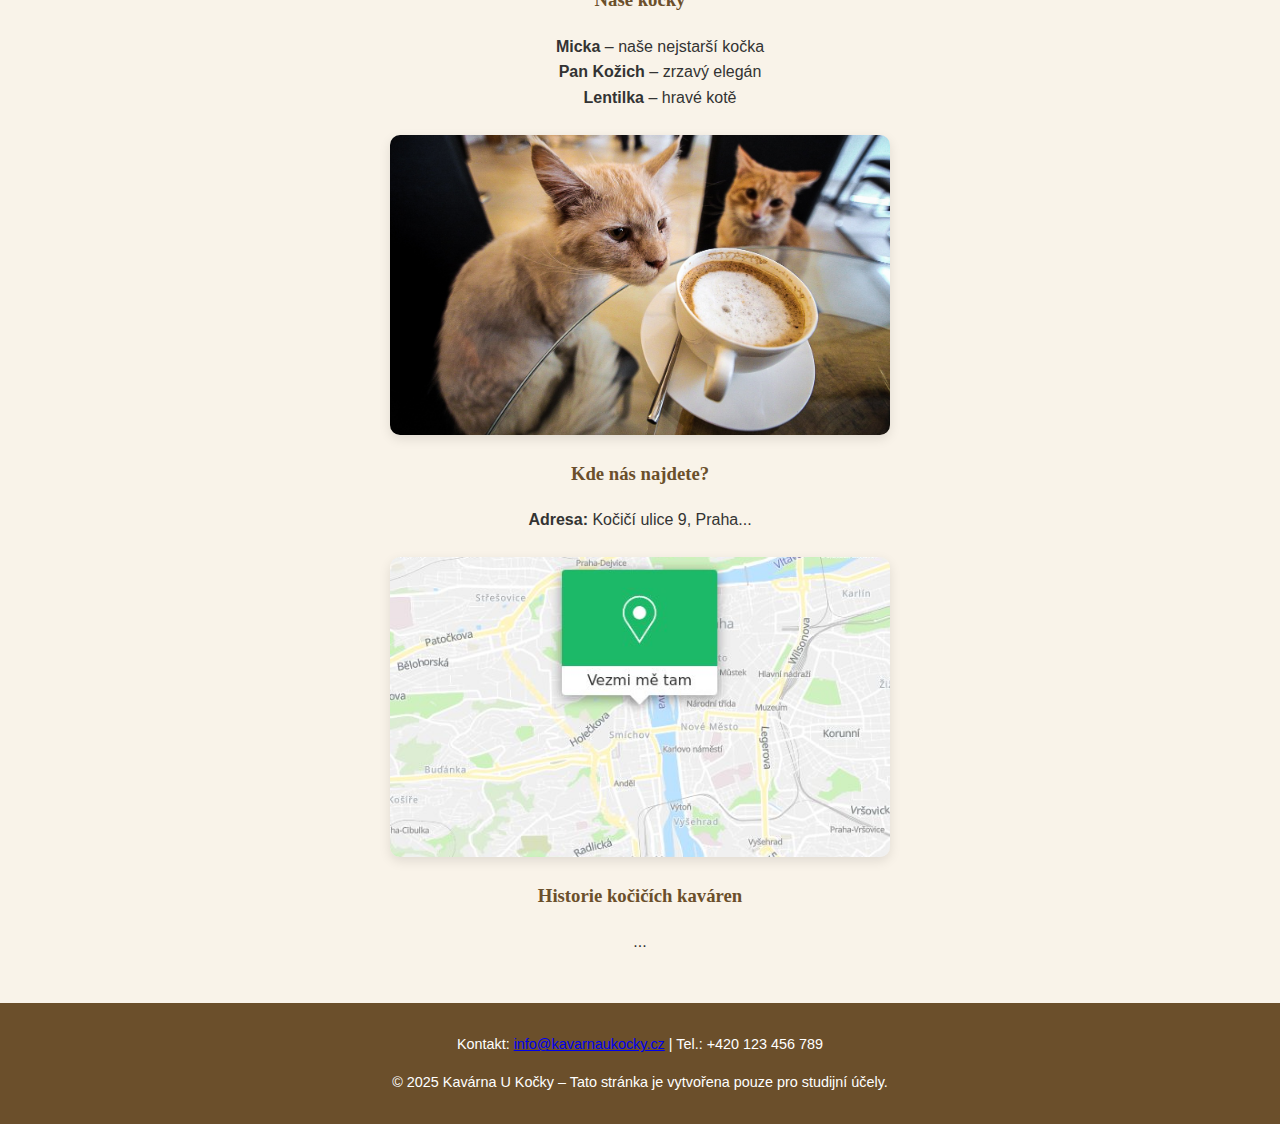
==== commit a652d532: "favicon" ====
--- a/index.html
+++ b/index.html
@@ -6,6 +6,7 @@
     <meta name="viewport" content="width=device-width, initial-scale=1.0">
     <title>Kavárna U Kočky</title>
     <link rel="stylesheet" href="style.css">
+    <link rel="icon" href="img/caj.webp" type="image/webp">
 </head>
 <body>
     <header>
--- a/style.css
+++ b/style.css
@@ -128,7 +128,7 @@
 
 /* Seznamy v menu */
 .menu-category ul {
-    list-style: none;
+    
     padding: 0;
     margin: 1rem auto;
     max-width: 600px;
@@ -159,3 +159,6 @@
     margin-top: 3rem;
     font-size: 0.9rem;
 }
+ul {
+    list-style: none;
+}